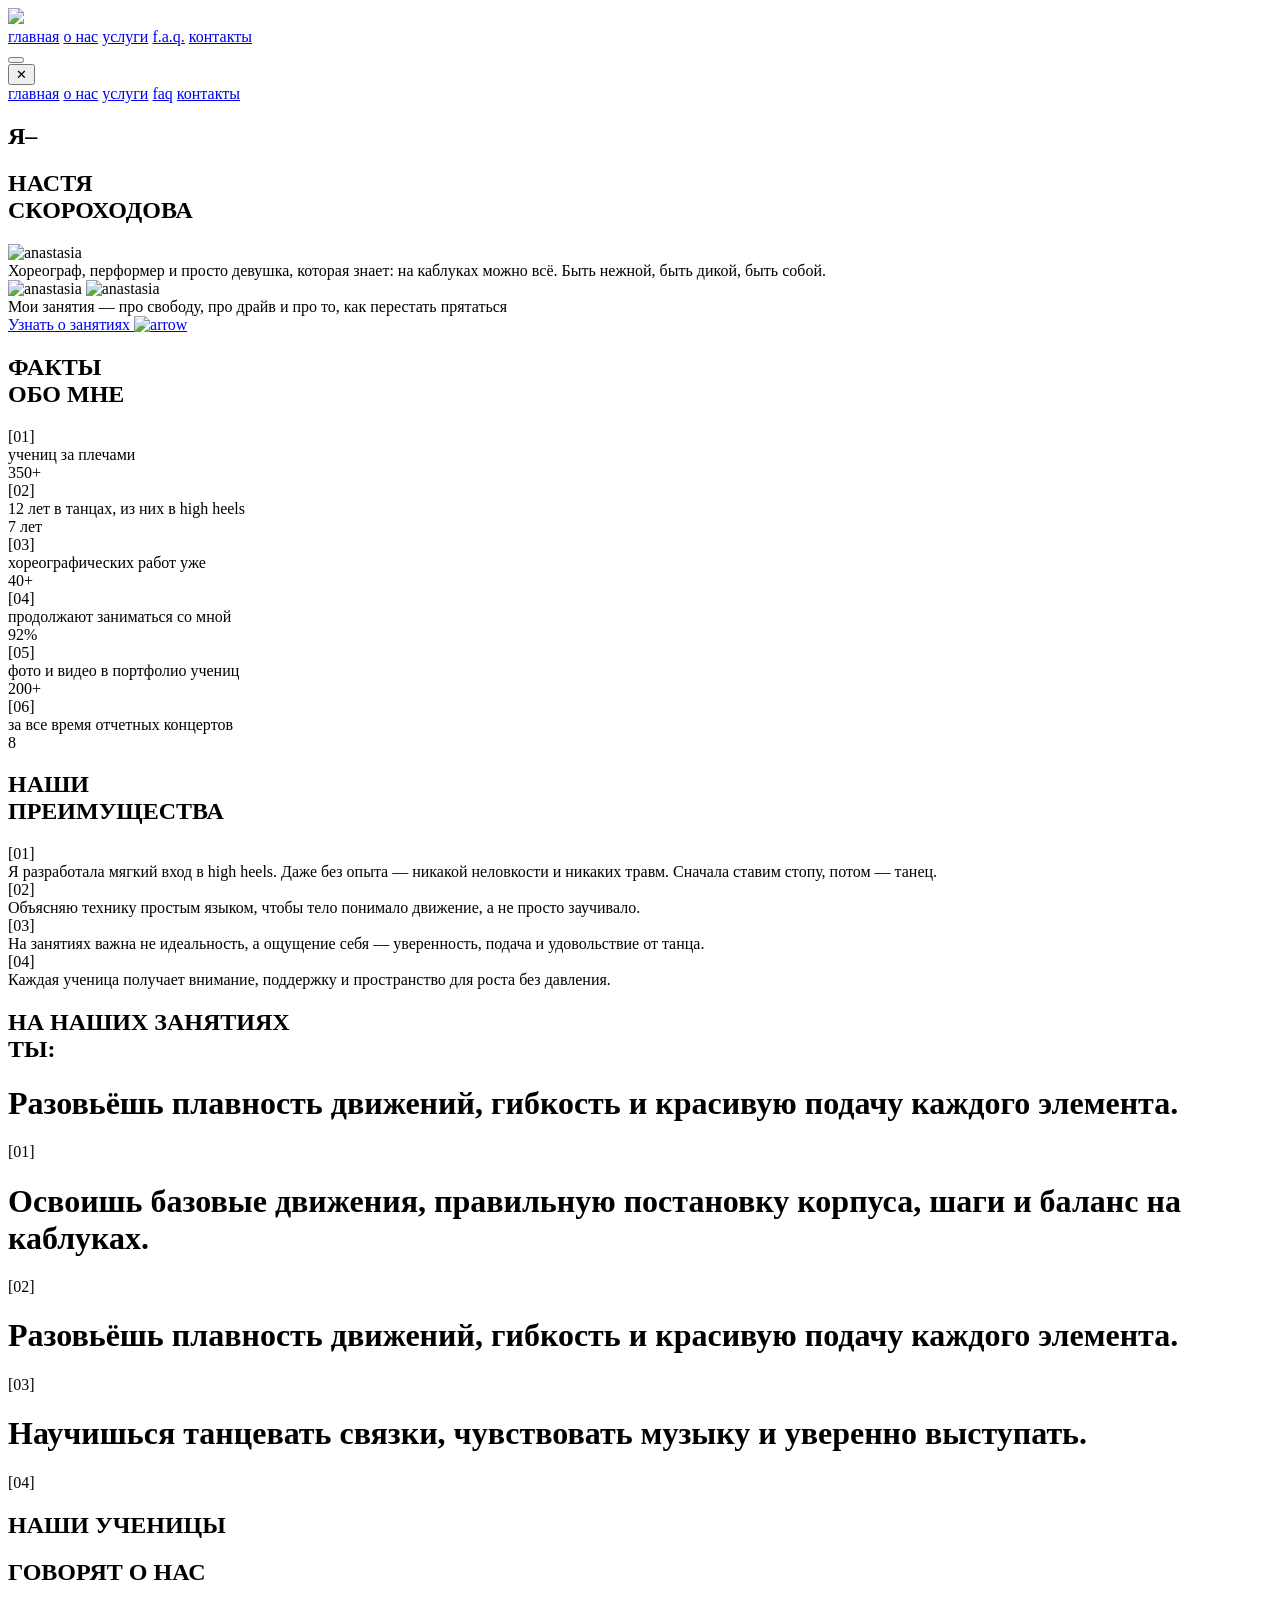
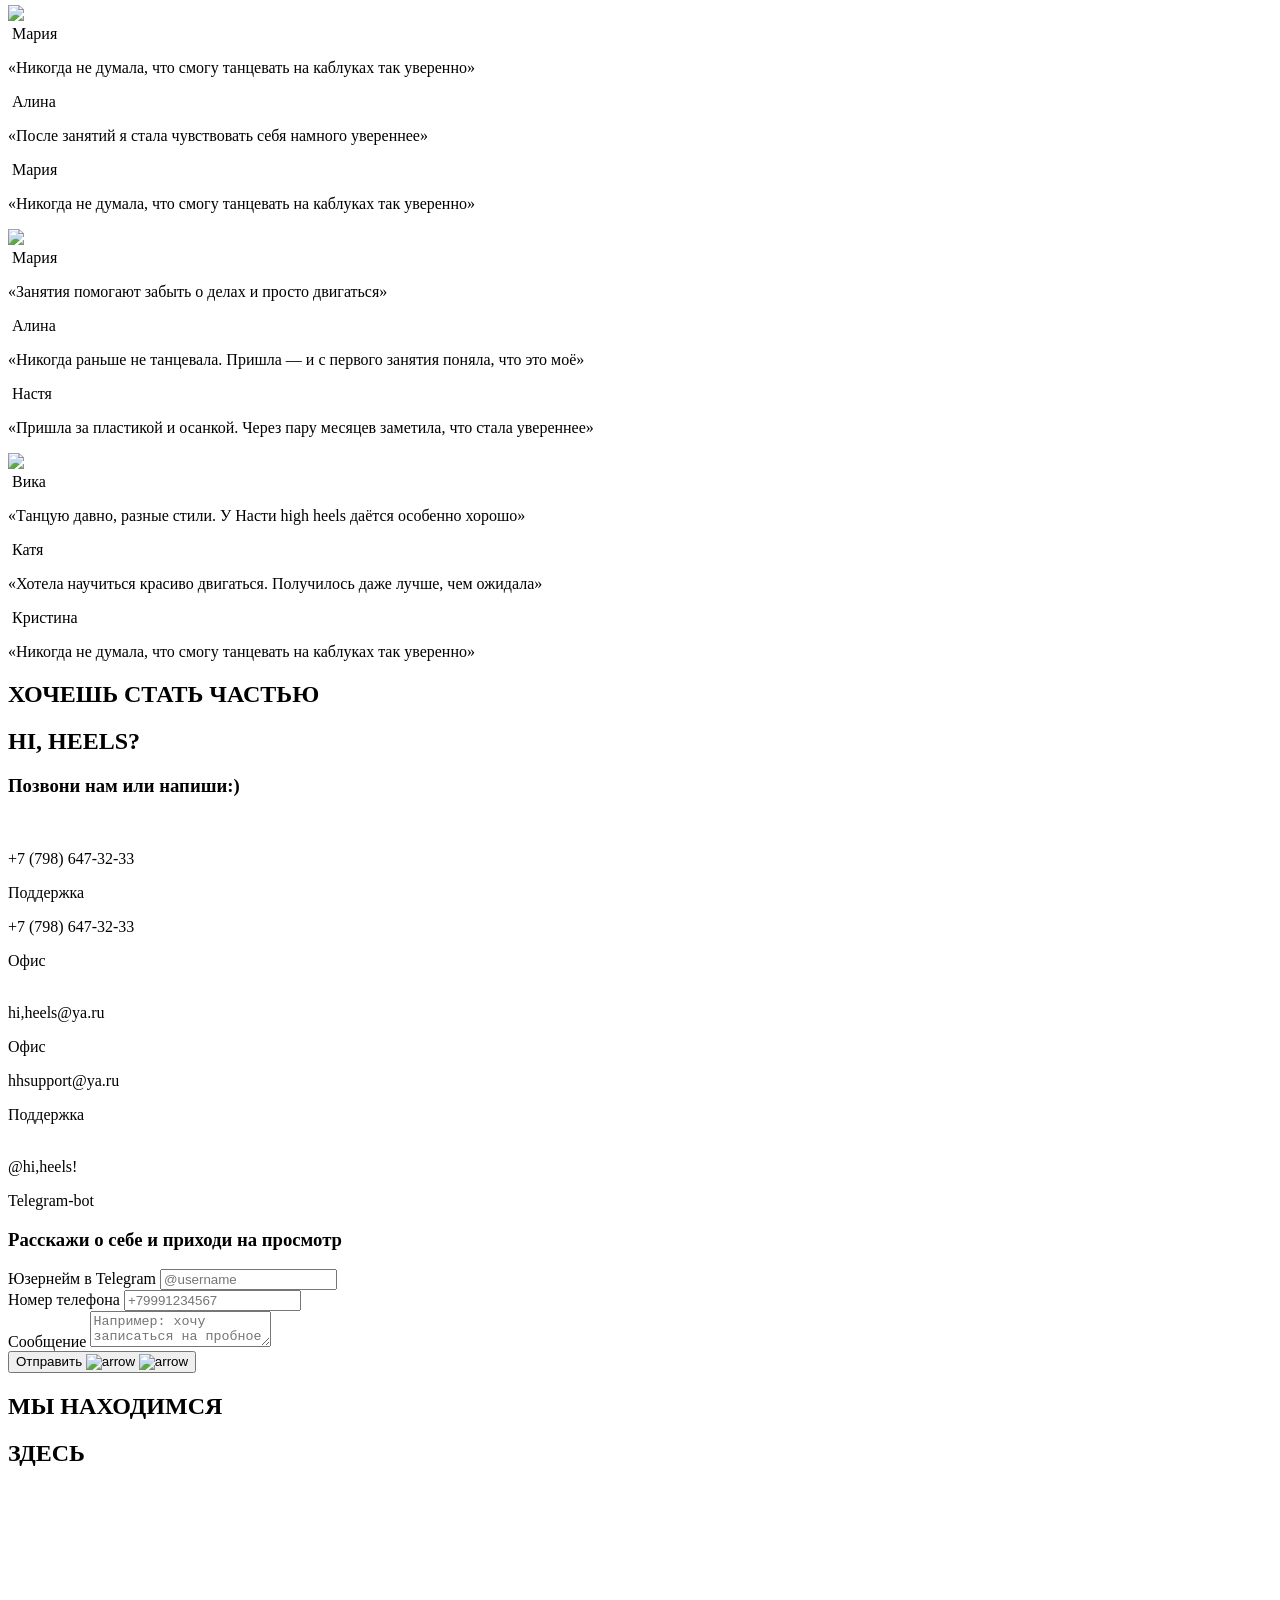
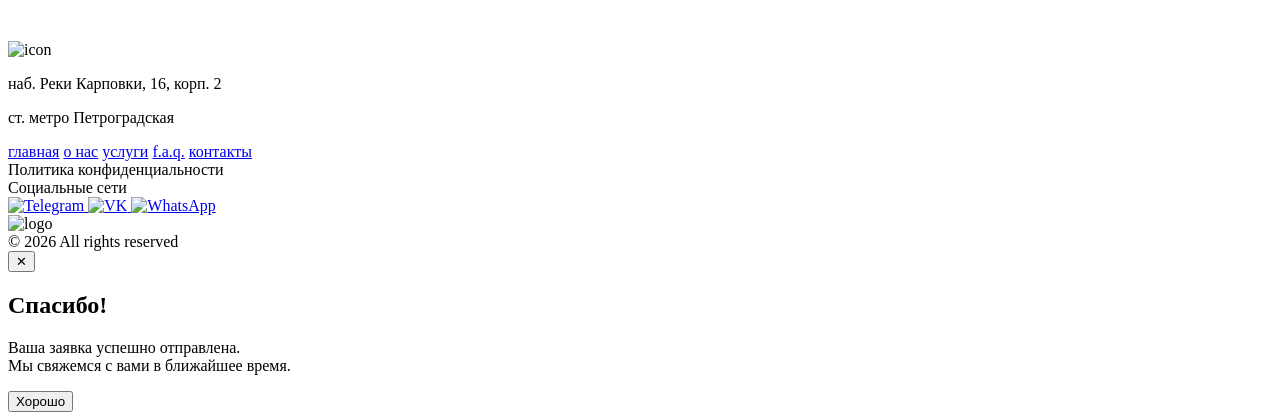
==== about.html @ 3f6cf557 "Add files via upload" ====
<!DOCTYPE html>
<html lang="ru">
    <head> 
        <meta charset="UTF-8"> 
        <meta name="viewport" content="width=device-width, initial-scale=1.0"> 
        <title>HI, HEELS! ABOUT</title> <link rel="stylesheet" href="styles/style1.css"> 
    </head> 
    <body>
        <header class="header"> 
            <div class="log1">
                <img src="images/logoshort.svg">
            </div>
            <nav class="text">
                <a href="index.html" class="nav-link">главная</a>
                <a href="about.html" class="nav-link active">о нас</a>
                <a href="wedo.html" class="nav-link">услуги</a>
                <a href="index.html#faq" class="nav-link">f.a.q.</a>
                <a href="#contacts" class="nav-link">контакты</a>
            </nav>
            <button class="burger">
                <span></span>
                <span></span>
            </button>
        </header>
        <div class="mobile-menu">
            <button class="mobile-close-btn">✕</button>
            <nav class="mobile-nav">
                <a href="index.html" class="mobile-link">главная</a>
                <a href="about.html" class="mobile-link active">о нас</a>
                <a href="wedo.html" class="mobile-link">услуги</a>
                <a href="index.html#faq" class="mobile-link">faq</a>
                <a href="#contacts" class="mobile-link">контакты</a>
            </nav>
        </div>
        <div class="main-container">
            <section class="hero">
                <div class="leftpart">
                    <div class="up">
                        <div class="uptxt">
                            <h1>Я–</h1>
                            <h2>НАСТЯ<br>СКОРОХОДОВА</h2>
                        </div>
                        <img src="images/mRgml.jpg" alt="anastasia">
                    </div>
                    <div class="down">
                        <a>Хореограф, перформер и просто девушка, 
                            которая знает: на каблуках можно всё. 
                            Быть нежной, быть дикой, быть собой. </a>
                    </div>
                </div>
                <div class="rightpart">
                    <div class="imageshero">
                        <img src="images/abimg.png" alt="anastasia">
                        <img src="images/ab2.jpg" alt="anastasia">
                    </div>
                    <div class="txtdwn">
                        Мои занятия — про свободу, про драйв и про то, как перестать прятаться
                    </div>
                </div>
            </section>
            <a href="wedo.html" class="btn-new">
                <span>Узнать о занятиях</span>
                <img src="images/arrowwh.svg" alt="arrow" class="btn-icon">
            </a>
        </div>
        <div class="what">
            <h2 class="title title">
                ФАКТЫ<br>
                <span class="title-accent">ОБО МНЕ</span>
            </h2>
            <div class="stats">
                <div class="stats-grid">
            
                    <div class="stat">
                        <div class="stat-num">[01]</div>
                        <div class="stat-text">учениц за плечами</div>
                        <div class="stat-value">350+</div>
                    </div>
            
                    <div class="stat">
                        <div class="stat-num">[02]</div>
                        <div class="stat-text">12 лет в танцах, из них в high heels</div>
                        <div class="stat-value">7 лет</div>
                    </div>
            
                    <div class="stat">
                        <div class="stat-num">[03]</div>
                        <div class="stat-text">хореографических работ уже</div>
                        <div class="stat-value">40+</div>
                    </div>
            
                    <div class="stat">
                        <div class="stat-num">[04]</div>
                        <div class="stat-text">продолжают заниматься со мной</div>
                        <div class="stat-value">92%</div>
                    </div>

                    <div class="stat">
                        <div class="stat-num">[05]</div>
                        <div class="stat-text">фото и видео в портфолио учениц</div>
                        <div class="stat-value">200+</div>
                    </div>
            
                    <div class="stat">
                        <div class="stat-num">[06]</div>
                        <div class="stat-text">за все время отчетных концертов</div>
                        <div class="stat-value">8</div>
                    </div>
            
                </div>
            </div>
        </div>
        <div class="pluses">
            <h2 class="title">
                НАШИ<br>
                <span class="title-accent">ПРЕИМУЩЕСТВА</span>
            </h2>
            <div class="pluses-list">
                <div class="plus-item plus-1">
                    <div class="plus-number">[01]</div>
                    <div class="plus-text">
                        Я разработала мягкий вход в high heels. Даже без опыта — никакой неловкости и никаких травм. Сначала ставим стопу, потом — танец.
                    </div>
                </div>
                <div class="plus-item plus-2">
                    <div class="plus-number1">[02]</div>
                    <div class="plus-text">
                        Объясняю технику простым языком, чтобы тело понимало движение, а не просто заучивало.
                    </div>
                </div>
                <div class="plus-item plus-3">
                    <div class="plus-number">[03]</div>
                    <div class="plus-text">
                        На занятиях важна не идеальность, а ощущение себя — уверенность, подача и удовольствие от танца.
                    </div>
                </div>
                <div class="plus-item plus-4">
                    <div class="plus-number1">[04]</div>
                    <div class="plus-text">
                        Каждая ученица получает внимание, поддержку и пространство для роста без давления.
                    </div>
                </div>
            </div>
        </div>
        <div class="points">
            <h2 class="title title">
                НА НАШИХ ЗАНЯТИЯХ<br>
                <span class="title-accent">ТЫ:</span>
            </h2>
            <div class="cardsw">
                <div class="upper">
                    <div class="u1">
                        <h1>Разовьёшь плавность движений, гибкость и красивую подачу каждого элемента.</h1>
                        <a>[01]</a>
                    </div>
                    <div class="u">
                        <h1>Освоишь базовые движения, правильную постановку корпуса, шаги 
                            и баланс на каблуках.</h1>
                        <a>[02]</a>
                    </div>
                </div>
                <div class="upper">
                    <div class="u">
                        <h1>Разовьёшь плавность движений, гибкость и красивую подачу каждого элемента.</h1>
                        <a>[03]</a>
                    </div>
                    <div class="u1">
                        <h1>Научишься танцевать связки, чувствовать музыку и уверенно выступать.</h1>
                        <a>[04]</a>
                    </div>
                </div>
            </div>
        </div>
        <div class="talk">
            <div class="section-title">
                <h2 class="title">НАШИ УЧЕНИЦЫ</h2>
                <h2 class="title">
                    <span class="title-accent">ГОВОРЯТ О НАС</span>
                </h2>
            </div>
        </div>
        <section class="horizontal-section">
            <div class="horizontal-sticky">
        
                <div class="horizontal-track">
        
                    <img src="images/linef.png" class="review-line">
                    <div class="review-card review-1">
                        <div class="review-author">
                            <img src="images/re1.png" alt="">
                            <span>Мария</span>
                        </div>
                        <p>
                            «Никогда не думала,
                            что смогу танцевать
                            на каблуках так уверенно»
                        </p>
                    </div>
                    <div class="review-card review-3">
                        <div class="review-author">
                            <img src="images/re2.png" alt="">
                            <span>Алина</span>
                        </div>
                    
                        <p>
                            «После занятий
                            я стала чувствовать
                            себя намного увереннее»
                        </p>
                    </div>
                    <div class="review-card review-2">
                        <div class="review-author">
                            <img src="images/re3.png" alt="">
                            <span>Мария</span>
                        </div>
                        <p>
                            «Никогда не думала,
                            что смогу танцевать
                            на каблуках так уверенно»
                        </p>
                    </div>
        
                </div>
        
            </div>
        </section>
        <section class="horizontal-section">
            <div class="horizontal-sticky">
        
                <div class="horizontal-track">
        
                    <img src="images/linef.png" class="review-line">
                    <div class="review-card review-1">
                        <div class="review-author">
                            <img src="images/re4.png" alt="">
                            <span>Мария</span>
                        </div>
                        <p>
                            «Занятия помогают забыть о делах и просто двигаться»
                        </p>
                    </div>
                    <div class="review-card review-3">
                        <div class="review-author">
                            <img src="images/re5.png" alt="">
                            <span>Алина</span>
                        </div>
                    
                        <p>
                            «Никогда раньше не танцевала. Пришла — и с первого занятия поняла, что это моё»
                        </p>
                    </div>
                    <div class="review-card review-2">
                        <div class="review-author">
                            <img src="images/re6.png" alt="">
                            <span>Настя</span>
                        </div>
                        <p>
                            «Пришла за пластикой 
                            и осанкой. Через пару месяцев заметила, что стала увереннее»
                        </p>
                    </div>
        
                </div>
        
            </div>
        </section>
        <section class="horizontal-section">
            <div class="horizontal-sticky">
        
                <div class="horizontal-track">
        
                    <img src="images/linef.png" class="review-line">
                    <div class="review-card review-1">
                        <div class="review-author">
                            <img src="images/re7.png" alt="">
                            <span>Вика</span>
                        </div>
                        <p>
                            «Танцую давно, разные стили. 
                            У Насти high heels даётся особенно хорошо»
                        </p>
                    </div>
                    <div class="review-card review-3">
                        <div class="review-author">
                            <img src="images/re8.png" alt="">
                            <span>Катя</span>
                        </div>
                    
                        <p>
                            «Хотела научиться красиво двигаться. Получилось даже лучше, чем ожидала»
                        </p>
                    </div>
                    <div class="review-card review-2">
                        <div class="review-author">
                            <img src="images/re9.png" alt="">
                            <span>Кристина</span>
                        </div>
                        <p>
                            «Никогда не думала,
                            что смогу танцевать
                            на каблуках так уверенно»
                        </p>
                    </div>
                </div>
            </div>
        </section>
        <div class="contacts" id="contacts">
            <h2 class="title">ХОЧЕШЬ СТАТЬ ЧАСТЬЮ</h2>
            <h2 class="title"><span class="title-accent">HI, HEELS?</span></h2>

            <div class="contacts-grid">
        
                <div class="contacts-left">
                    
                    <div class="contacts-subtitle">
                        <h3>Позвони нам или напиши:)</h3>
                    </div>
                    <div class="contacts-list">
                        <div class="contact-item">
                            <div class="contact-circle">
                                <img src="images/phone.png" alt="">
                            </div>
                            <div class="contact-info">
                                <div class="cont">
                                    <p>+7 (798) 647-32-33</p>
                                    <span>Поддержка</span>
                                </div>
                                <div class="cont">
                                    <p>+7 (798) 647-32-33</p>
                                    <span>Офис</span>
                                </div>
                            </div>
                        </div>
                        <div class="contact-item">
                            <div class="contact-circle">
                                <img src="images/mail.png" alt="">
                            </div>
                            <div class="contact-info">
                                <div class="cont">
                                    <p>hi,heels@ya.ru</p>
                                    <span>Офис</span>
                                </div>
                                <div class="cont">
                                    <p>hhsupport@ya.ru</p>
                                    <span>Поддержка</span>
                                </div>
                            </div>
                        </div>
                        <div class="contact-item">
                            <div class="contact-circle">
                                <img src="images/tg.png" alt="">
                            </div>
                            <div class="contact-info">
                                <div class="cont">
                                    <p>@hi,heels!</p>
                                    <span>Telegram-bot</span>
                                </div>
                            </div>
                        </div>
                    </div>
                </div>
                <div class="contacts-right">
                    <form class="contact-form" id="contactForm" novalidate>
                        <h3 class="form-title">Расскажи о себе и приходи 
                            на просмотр</h3>
                        <div class="form-group">
                            <label for="tg">Юзернейм в Telegram</label>
                            <input 
                                type="text" 
                                id="tg" 
                                name="tg"
                                placeholder="@username"
                                required
                                pattern="^@[a-zA-Z0-9_]{5,32}$"
                            >
                            <span class="error"></span>
                        </div>
                        <div class="form-group">
                            <label for="phone">Номер телефона</label>
                            <input 
                                type="tel" 
                                id="phone" 
                                name="phone"
                                placeholder="+79991234567"
                                required
                                pattern="^(\+7|8)\d{10}$"
                            >
                            <span class="error"></span>
                        </div>
                        <div class="form-group">
                            <label for="message">Сообщение</label>
                            <textarea 
                                id="message" 
                                name="message"
                                placeholder="Например: хочу записаться на пробное занятие"
                                required
                                minlength="10"
                            ></textarea>
                            <span class="error"></span>
                        </div>
                        <button type="submit" class="form-btn">
                            <span>Отправить</span>
                            <img class="form-btn-icon-default" src="images/arrow.svg" alt="arrow">
                            <img class="form-btn-icon-hover" src="images/arrowwh.svg" alt="arrow">
                        </button>
                    </form>
                </div>
            </div>
        </div>
        <div class="map-block">
            <h2 class="title">МЫ НАХОДИМСЯ</h2>
            <h2 class="title"><span class="title-accent">ЗДЕСЬ</span></h2>
        
            <div class="map-wrapper">
                <a class="map-link"
                   href="https://yandex.ru/maps/?text=наб.%20Реки%20Карповки%2C%2016%2C%20корп.%202"
                   target="_blank">
        
                    <iframe 
                        src="https://yandex.ru/map-widget/v1/?ll=30.3012%2C59.9696&z=16&pt=30.3012%2C59.9696,pm2rdm"
                        frameborder="0">
                    </iframe>
        
                </a>
                <div class="map-info">
                    <div class="map-avatar">
                        <img src="images/loc.png" alt="icon">
                    </div>
                    <div class="map-text">
                        <p class="map-address">наб. Реки Карповки, 16, корп. 2</p>
                        <p class="map-metro">ст. метро Петроградская</p>
                    </div>
        
                </div>
        
            </div>
        </div>
        <footer class="footer">
            <div class="footer-container">
                <div class="ff">
                    <div class="leftfoot">
                        <div class="footer-nav">
                            <a href="index.html">главная</a>
                            <a href="about.html" class="active">о нас</a>
                            <a href="wedo.html">услуги</a>
                            <a href="index.html#faq">f.a.q.</a>
                            <a href="#contacts" class="nav-link">контакты</a>
                        </div>
                        <div class="polit">Политика конфиденциальности</div>
                    </div>
                    <div class="foot">
                        <a>Социальные сети</a>
                        <div class="socials">
                            <a href="https://t.me/yourname" target="_blank" class="social-circle">
                                <img src="images/tg.svg" alt="Telegram">
                            </a>
                            <a href="https://vk.com/yourname" target="_blank" class="social-circle">
                                <img src="images/vk.svg" alt="VK">
                            </a>
                            <a href="https://wa.me/79999999999" target="_blank" class="social-circle">
                                <img src="images/wh.svg" alt="WhatsApp">
                            </a>
                        </div>
                    </div>
                </div>
                <div class="fff">
                    <div class="lgbg">
                        <img src="images/logogr.svg" alt="logo">
                    </div>
                    <div class="lgtxt">© 2026 All rights reserved</div>
                </div>
            </div>
        </footer>
        <div class="popup-overlay" id="popupOverlay">
            <div class="popup">
                <button class="popup-close" id="popupClose">✕</button>
                <h2 class="popup-title">Спасибо!</h2>
                <p class="popup-text">Ваша заявка успешно отправлена.<br>Мы свяжемся с вами в ближайшее время.</p>
                <button class="popup-btn" id="popupBtnOk">Хорошо</button>
            </div>
        </div>
        <script src="script.js"></script>
    </body>
</html>
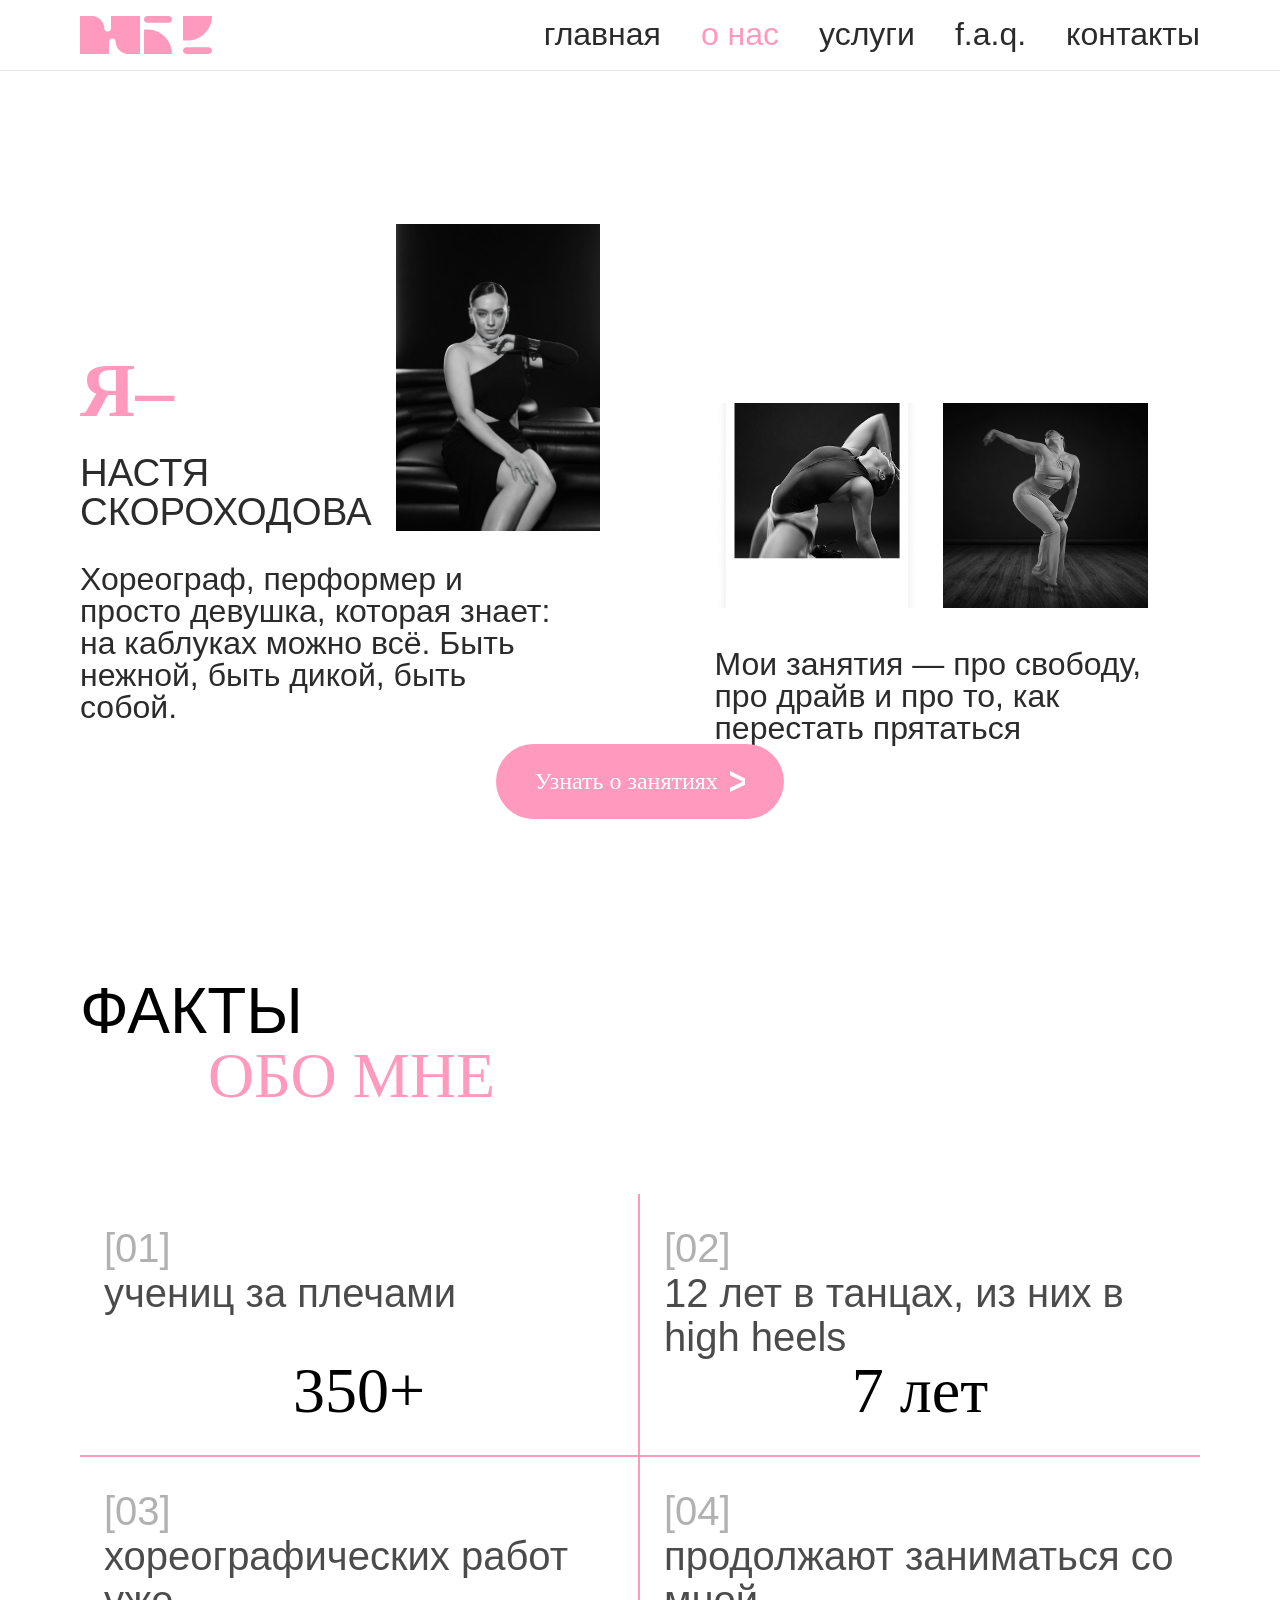
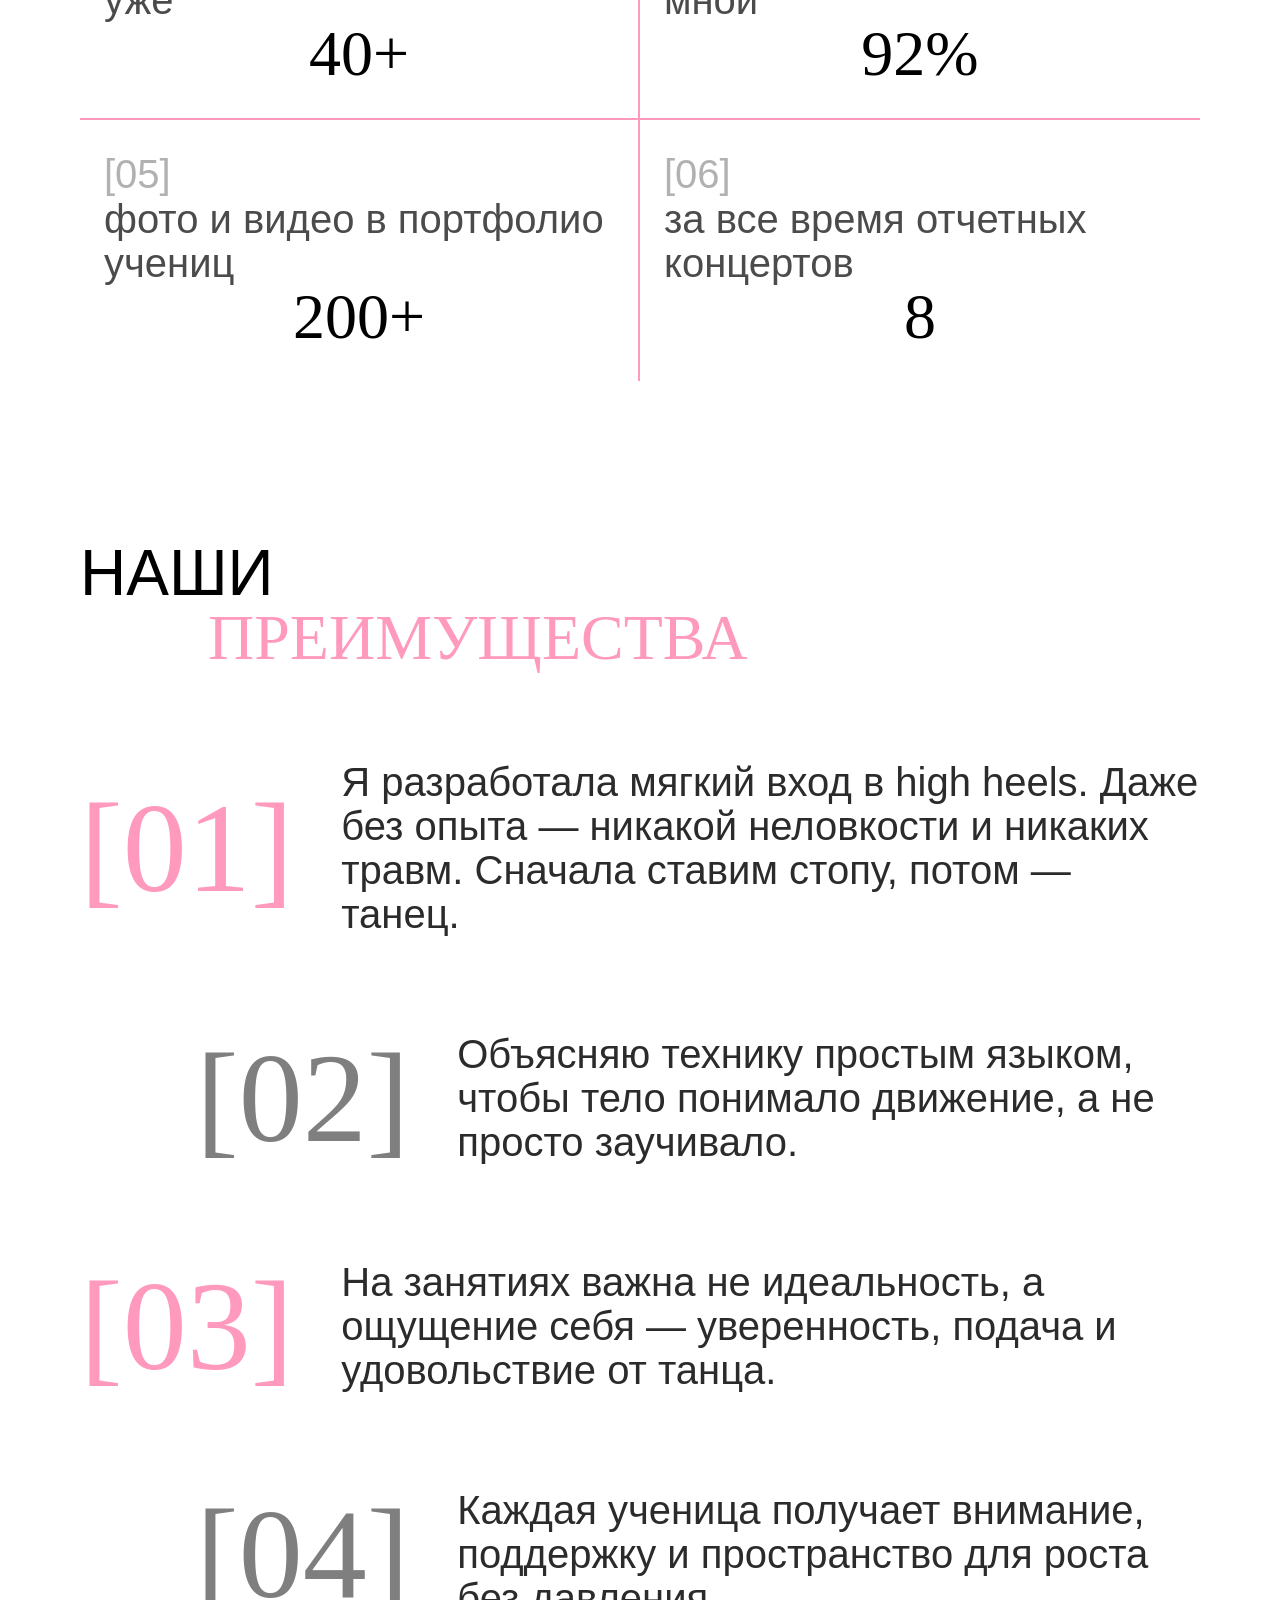
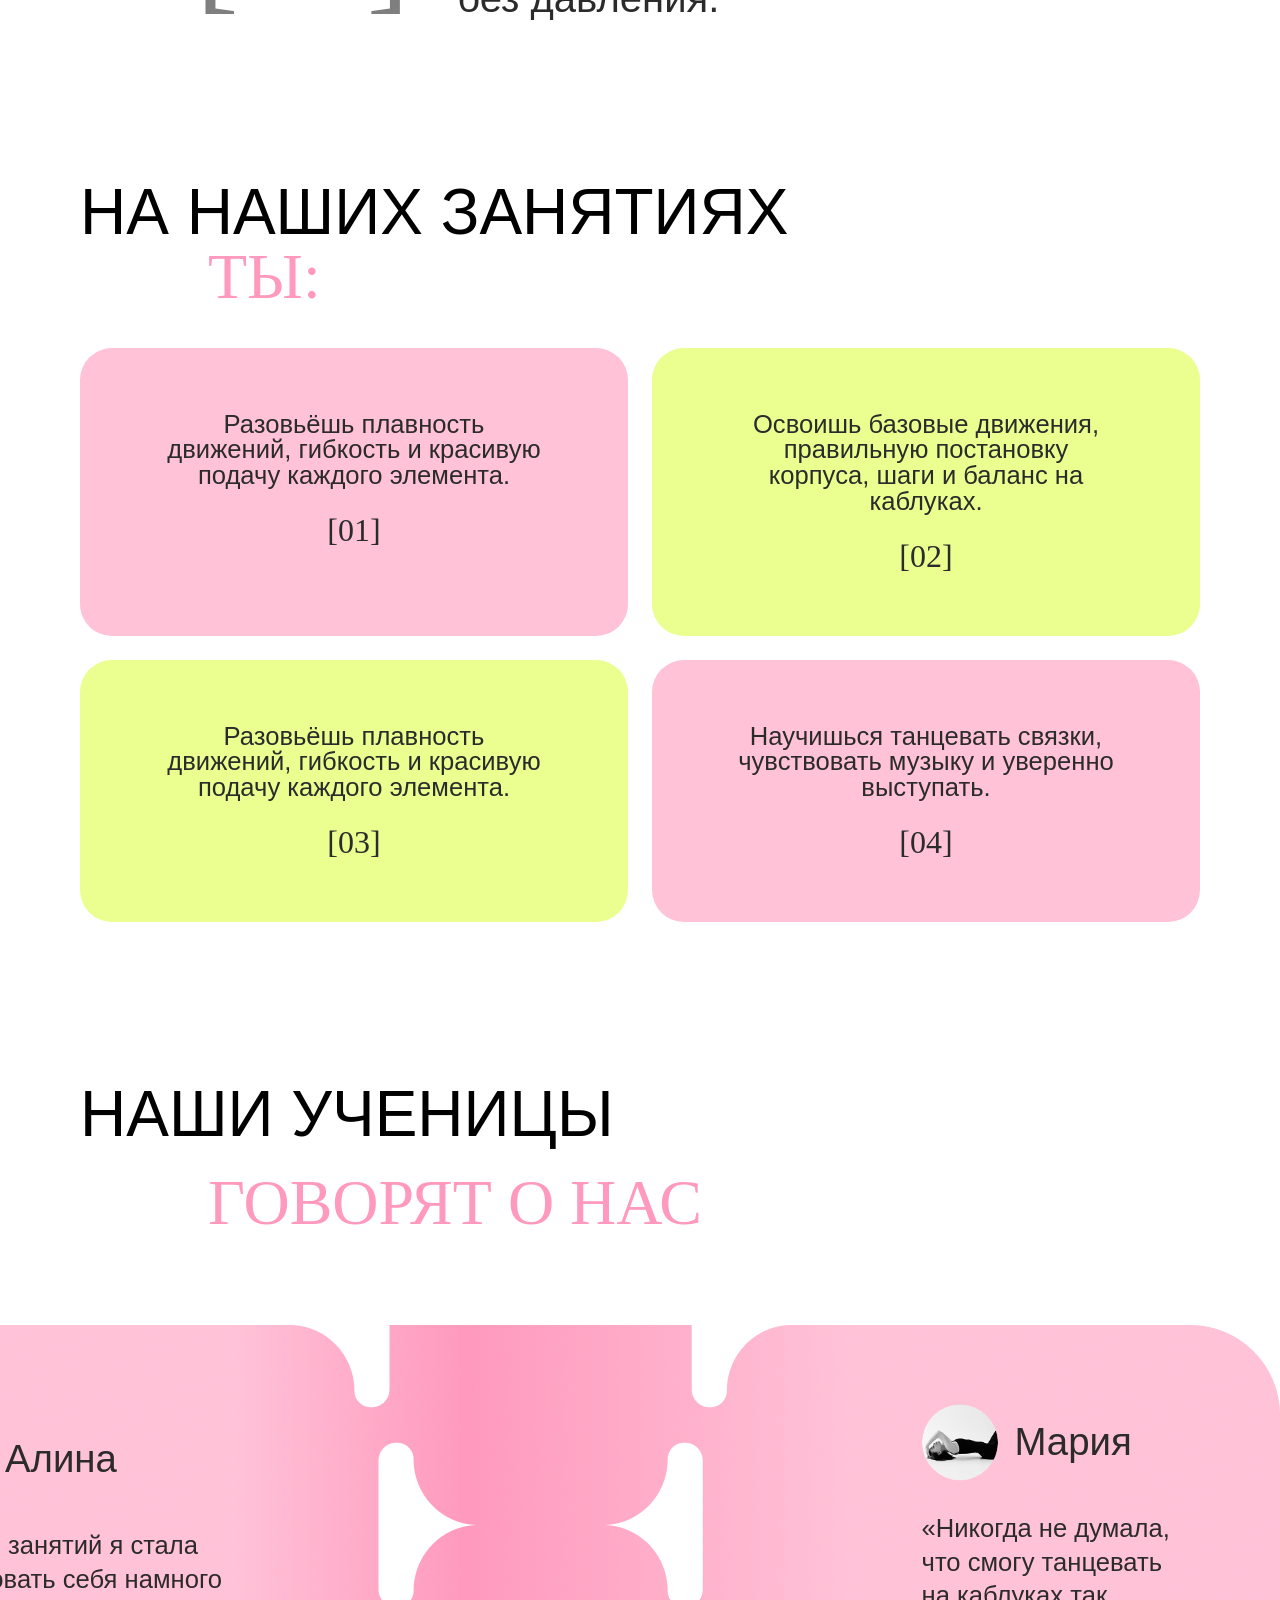
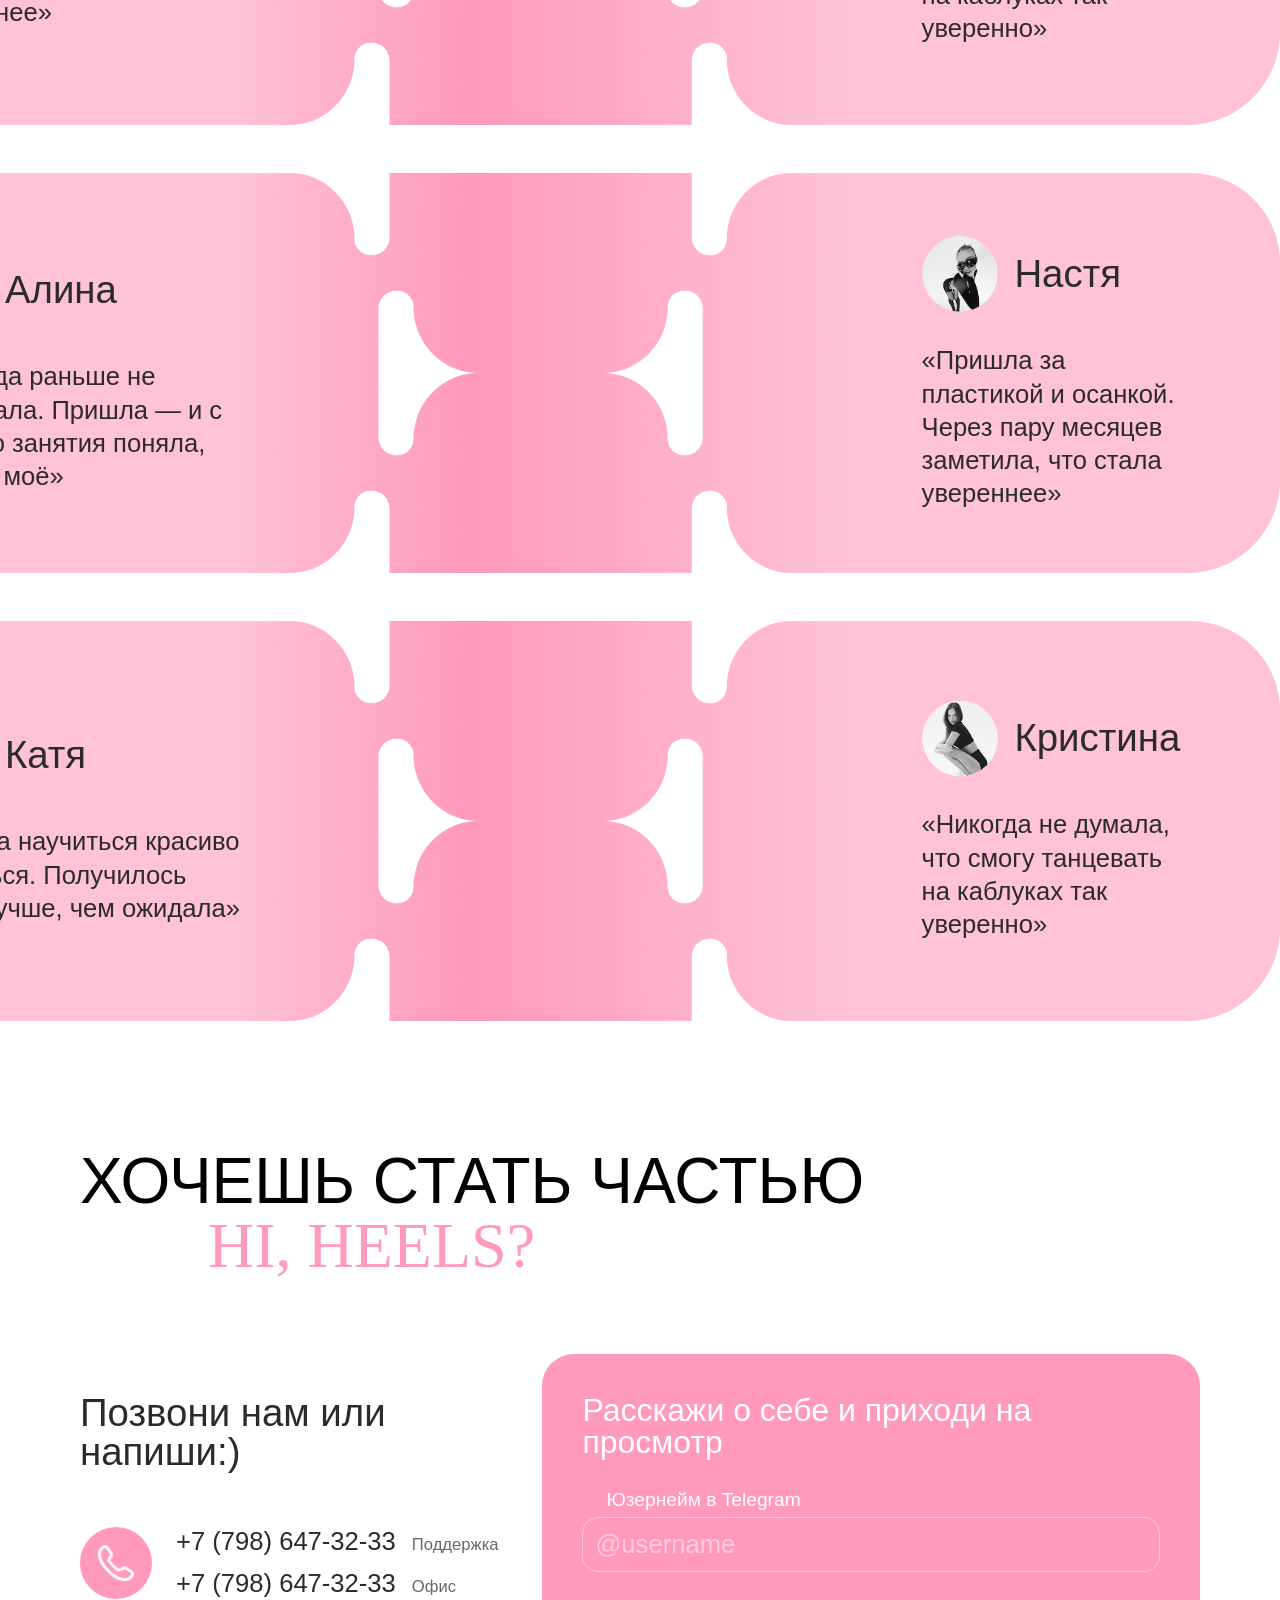
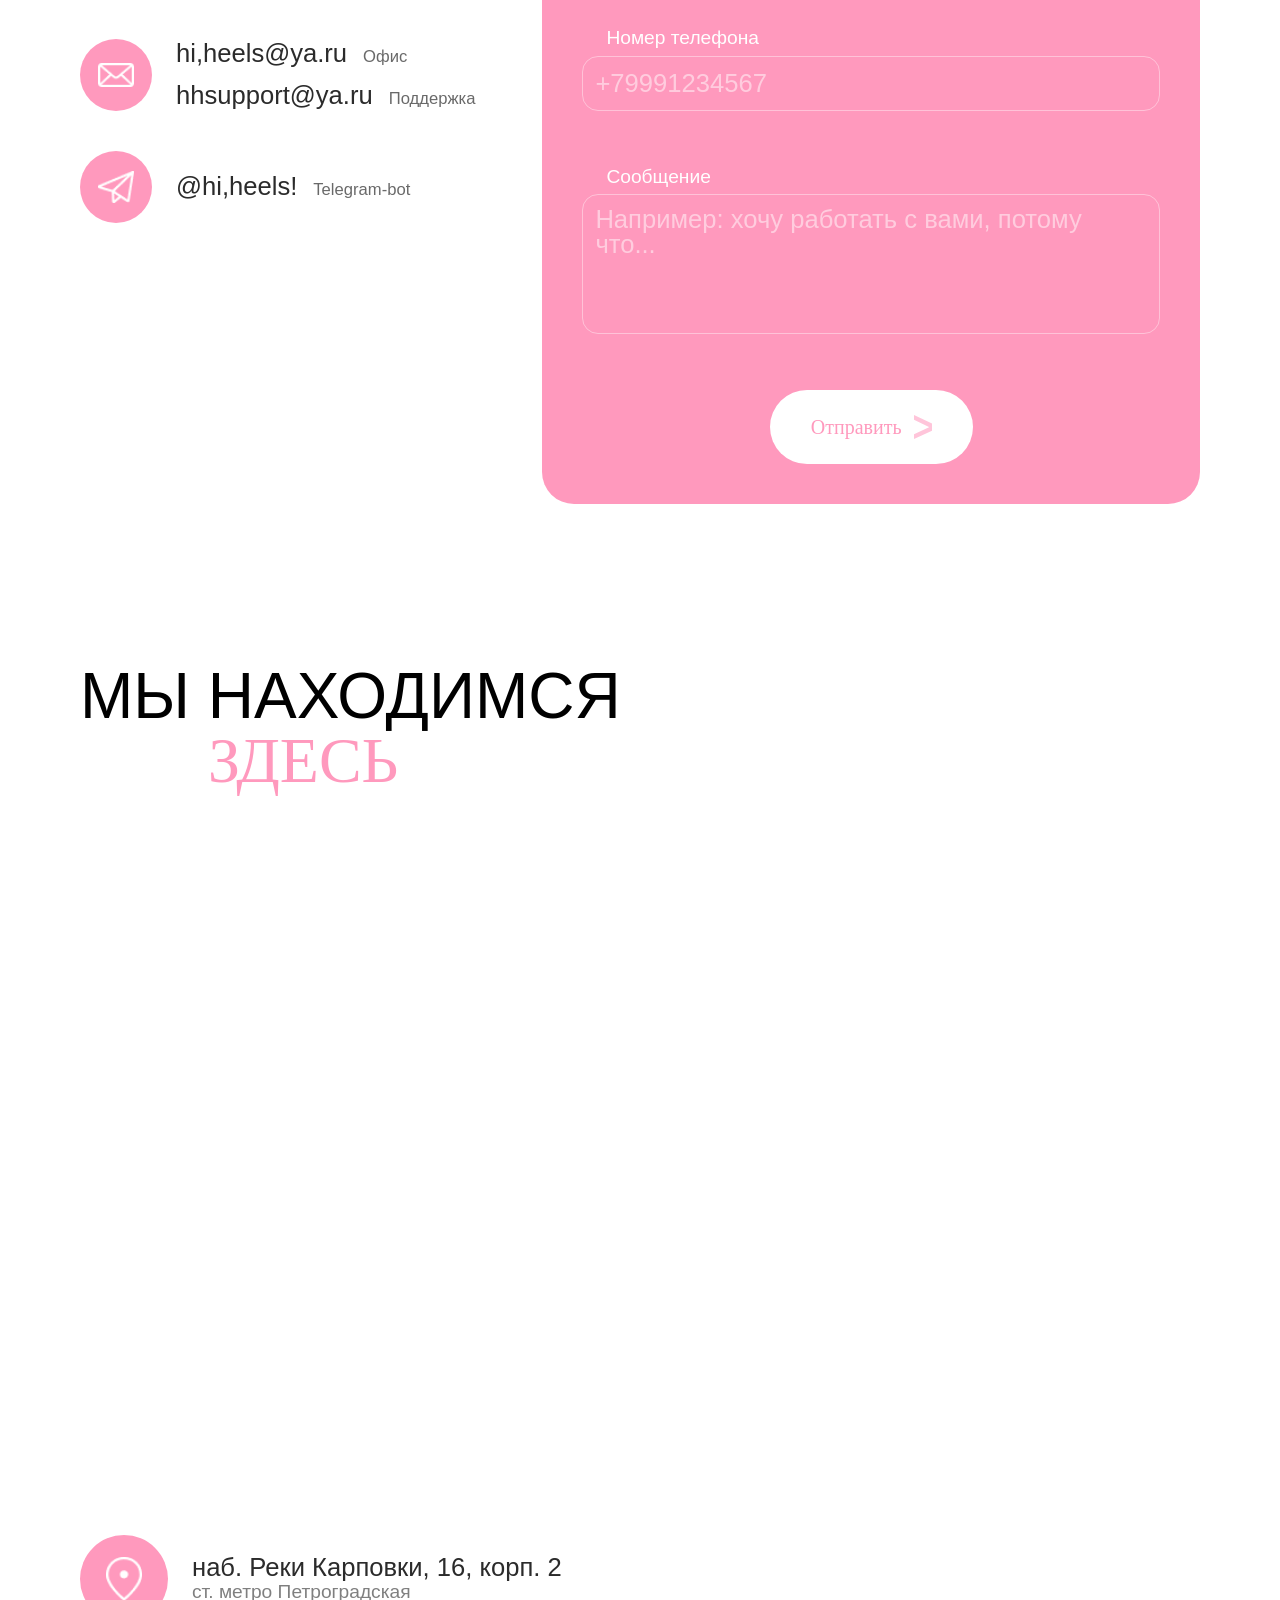
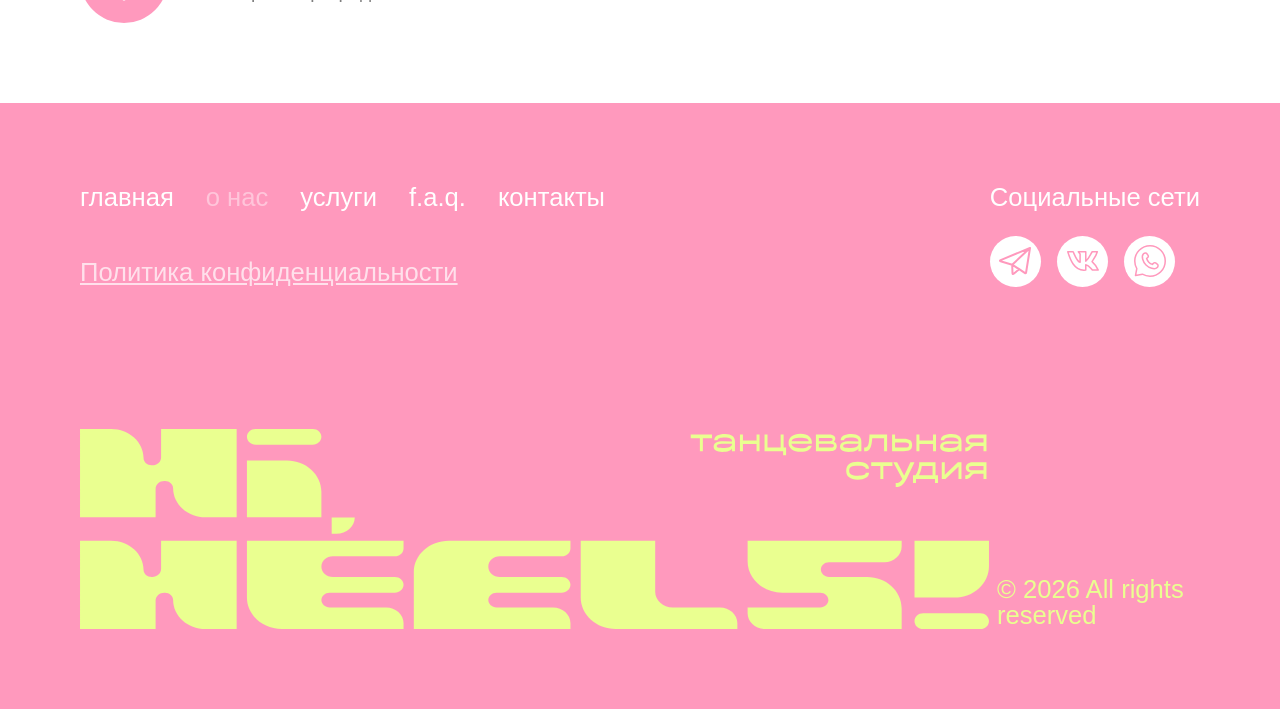
==== commit 8fab0ff4: "Update about.html" ====
--- a/about.html
+++ b/about.html
@@ -392,7 +392,7 @@
                             <textarea 
                                 id="message" 
                                 name="message"
-                                placeholder="Например: хочу записаться на пробное занятие"
+                                placeholder="Например: хочу работать с вами, потому что..."
                                 required
                                 minlength="10"
                             ></textarea>
@@ -475,10 +475,10 @@
             <div class="popup">
                 <button class="popup-close" id="popupClose">✕</button>
                 <h2 class="popup-title">Спасибо!</h2>
-                <p class="popup-text">Ваша заявка успешно отправлена.<br>Мы свяжемся с вами в ближайшее время.</p>
+                <p class="popup-text">Твоя заявка успешно отправлена.<br>Мы свяжемся с тобой в ближайшее время!</p>
                 <button class="popup-btn" id="popupBtnOk">Хорошо</button>
             </div>
         </div>
         <script src="script.js"></script>
     </body>
-</html>+</html>
--- a/styles/style1.css
+++ b/styles/style1.css
@@ -0,0 +1,2082 @@
+/* -------------------------- RESET & GLOBAL -------------------------- */
+* {
+    margin: 0;
+    padding: 0;
+    box-sizing: border-box;
+}
+
+body {
+    overflow-x: hidden;
+    font-family: 'Nexa', sans-serif;
+    background: #fff;
+}
+
+img {
+    display: block;
+    max-width: 100%;
+}
+
+/* -------------------------- FONTS -------------------------- */
+@font-face {
+    font-family: 'Nexa';
+    src: url('fonts/Nexa-Book_0.otf') format('opentype');
+    font-weight: 300;
+}
+
+@font-face {
+    font-family: 'Nexa';
+    src: url('fonts/Nexa-Regular_0.otf') format('opentype');
+    font-weight: 400;
+}
+
+@font-face {
+    font-family: 'Nexa';
+    src: url('fonts/Nexa-Bold_0.otf') format('opentype');
+    font-weight: 700;
+}
+
+@font-face {
+    font-family: 'Seenonim';
+    src: url('fonts/seenonim-v1.ttf') format('truetype');
+}
+
+/* -------------------------- VARIABLES -------------------------- */
+:root {
+    --padding: 80px;
+    --gap: 24px;
+}
+
+/* -------------------------- NAVIGATION LINKS -------------------------- */
+.nav-link {
+    font-size: 32px;
+    font-weight: 400;
+    color: #2B2B2B;
+    text-decoration: none;
+    transition: 0.3s ease;
+    cursor: pointer;
+}
+
+.nav-link:hover {
+    color: #FFC5DA;
+}
+
+.nav-link.active {
+    color: #FF99BD;
+}
+
+/* -------------------------- BUTTONS (GLOBAL) -------------------------- */
+.btn-main,
+.btn-new,
+.btn-new1,
+.form-btn {
+    position: relative;
+    overflow: hidden;
+    transition: 0.4s ease;
+    transform: translateZ(0);
+}
+
+.btn-main::before,
+.btn-new::before,
+.btn-new1::before,
+.form-btn::before {
+    content: "";
+    position: absolute;
+    inset: 0;
+    background: linear-gradient(135deg, #FF99BD, #FFC5DA, #FF99BD);
+    background-size: 200% 200%;
+    opacity: 0;
+    transition: 0.5s ease;
+    z-index: 0;
+}
+
+.btn-main,
+.btn-new,
+.btn-new1 {
+    text-decoration: none;
+}
+
+.btn-main:hover::before,
+.btn-new:hover::before,
+.btn-new1:hover::before,
+.form-btn:hover::before {
+    opacity: 1;
+    animation: gradientMove 2.5s linear infinite;
+}
+
+.btn-main span,
+.btn-new span,
+.btn-new1 span,
+.form-btn span,
+.btn-main img,
+.btn-new img,
+.btn-new1 img,
+.form-btn img {
+    position: relative;
+    z-index: 1;
+    transition: 0.3s ease;
+}
+
+.btn-main:hover,
+.btn-new:hover,
+.btn-new1:hover,
+.form-btn:hover {
+    transform: translateY(-2px) scale(1.02);
+    box-shadow: 0 12px 30px rgba(255, 153, 189, 0.35);
+}
+
+.btn-main:active,
+.btn-new:active,
+.btn-new1:active,
+.form-btn:active {
+    transform: scale(0.97);
+}
+
+/* -------------------------- BASE BUTTON CLASSES -------------------------- */
+button {
+    font-family: inherit;
+    border: none;
+    cursor: pointer;
+}
+
+.btn-base {
+    display: inline-flex;
+    align-items: center;
+    justify-content: center;
+    gap: 12px;
+    width: fit-content;
+    white-space: nowrap;
+    transition: 0.3s ease;
+}
+
+.btn-icon {
+    width: clamp(10px, 1.2vw, 18px);
+    height: auto;
+    flex-shrink: 0;
+}
+
+/* -------------------------- TITLES -------------------------- */
+.section-title {
+    display: flex;
+    flex-direction: column;
+    gap: 24px;
+}
+
+.title {
+    font-size: clamp(24px, 5vw, 72px);
+    line-height: 1;
+    font-weight: 400;
+}
+
+.title-accent {
+    font-family: 'Seenonim';
+    color: #FF99BD;
+    padding-left: clamp(44px, 10vw, 149px);
+}
+
+.title-accent3 {
+    font-family: 'Seenonim';
+    color: #FF99BD;
+}
+
+.title2 {
+    font-size: clamp(24px, 5vw, 72px);
+    line-height: 1;
+    font-weight: 400;
+    color: #ffffff;
+}
+
+.title-accent2 {
+    font-family: 'Seenonim';
+    color: #ffffff;
+    padding-left: clamp(44px, 10vw, 149px);
+}
+
+.title1 {
+    font-family: 'Seenonim';
+    color: #FF99BD;
+    font-size: clamp(24px, 5vw, 72px);
+}
+
+/* -------------------------- MAIN CONTAINER -------------------------- */
+.main-container {
+    min-height: 90vh;
+    padding: 32px var(--padding) 80px;
+    display: flex;
+    flex-direction: column;
+    position: relative;
+    overflow: hidden;
+    background-repeat: no-repeat;
+}
+
+/* -------------------------- HEADER STYLES -------------------------- */
+.header {
+    display: flex;
+    justify-content: space-between;
+    align-items: flex-start;
+    position: sticky;
+    top: 0;
+    z-index: 100;
+    background: rgba(255, 255, 255, 0.7);
+    backdrop-filter: blur(12px);
+    -webkit-backdrop-filter: blur(12px);
+    border-bottom: 1px solid rgba(0, 0, 0, 0.1);
+    padding: 16px var(--padding);
+    width: 100%;
+    transition: all 0.3s ease;
+}
+/* Бургер — тёмные полоски (на белом фоне) */
+.burger {
+    display: none;
+    width: 64px;
+    height: 64px;
+    border-radius: 50%;
+    border: 1px solid rgba(255, 153, 189, 0.2);
+    background: #FFC5DA;
+    backdrop-filter: blur(10px);
+    cursor: pointer;
+    align-items: center;
+    justify-content: center;
+    flex-direction: column;
+    gap: 8px;
+    padding: 0;
+    z-index: 200;
+    position: relative;
+}
+
+.burger span {
+    width: 24px;
+    height: 2px;
+    background: #FF99BD;
+    border-radius: 10px;
+    transition: all 0.3s ease;
+}
+
+.burger.active span {
+    background: #ffffff;
+}
+
+.burger.active {
+    background: #FF99BD;
+    border-color: rgba(255, 255, 255, 0.4);
+}
+
+/* -------------------------- MOBILE MENU -------------------------- */
+.mobile-menu {
+    position: fixed;
+    top: 11px;
+    right: 24px;
+    z-index: 200;
+    background: rgba(255, 255, 255, 0.95);
+    backdrop-filter: blur(20px);
+    -webkit-backdrop-filter: blur(20px);
+    border-radius: 24px;
+    padding: 8px 8px 8px;
+    opacity: 0;
+    visibility: hidden;
+    transform: translateY(-16px) scale(0.95);
+    transform-origin: top right;
+    transition: all 0.3s cubic-bezier(0.4, 0, 0.2, 1);
+    box-shadow: 0 8px 32px rgba(0, 0, 0, 0.12);
+    min-width: 220px;
+}
+
+.mobile-menu.active {
+    opacity: 1;
+    visibility: visible;
+    transform: translateY(0) scale(1);
+}
+
+.mobile-nav {
+    display: flex;
+    flex-direction: column;
+    gap: 8px;
+}
+
+.mobile-link {
+    font-size: 16px;
+    font-weight: 400;
+    color: #2B2B2B;
+    text-decoration: none;
+    padding: 12px 20px;
+    border-radius: 24px;
+    transition: all 0.25s ease;
+}
+
+.mobile-link:hover {
+    background: rgba(255, 153, 189, 0.15);
+    color: #FF99BD;
+}
+
+.mobile-link.active {
+    background: linear-gradient(135deg, #FF99BD, #FFC5DA);
+    color: white;
+}
+
+/* -------------------------- MOBILE CLOSE BUTTON -------------------------- */
+.mobile-close-btn {
+    position: absolute;
+    top: 8px;
+    right: 8px;
+    width: 48px;
+    height: 48px;
+    border-radius: 50%;
+    background: transparent;
+    border: 1px solid rgba(255, 153, 189, 0.3);
+    font-size: 24px;
+    color: rgb(255, 153, 189);
+    cursor: pointer;
+    display: flex;
+    align-items: center;
+    justify-content: center;
+    transition: 0.3s ease;
+    z-index: 10;
+}
+
+.mobile-close-btn:hover {
+    background: rgba(255, 153, 189, 0.15);
+    transform: scale(1.05);
+}
+
+/* -------------------------- DESKTOP TEXT MENU -------------------------- */
+.text {
+    display: flex;
+    gap: 40px;
+}
+
+.text h1,
+.text h2 {
+    font-size: 32px;
+    font-weight: 300;
+}
+
+.text h1 {
+    color: #FFC5DA;
+}
+
+.text h2 {
+    color: white;
+}
+
+/* -------------------------- HERO SECTION (ABOUT PAGE) -------------------------- */
+.hero {
+    flex: 1;
+    position: relative;
+    display: flex;
+    justify-content: center;
+    align-items: center;
+    gap: 149px;
+}
+
+.leftpart {
+    display: flex;
+    width: 50%;
+    flex-direction: column;
+    gap: 32px;
+}
+
+.rightpart {
+    display: flex;
+    width: 50%;
+    flex-direction: column;
+    gap: 40px;
+    margin-top: 300px;
+}
+
+.up {
+    margin-top: 100px;
+    display: flex;
+    flex-direction: row;
+    gap: 24px;
+}
+
+.uptxt {
+    display: flex;
+    flex-direction: column;
+    gap: 24px;
+    margin-top: auto;
+}
+
+.uptxt h1 {
+    font-family: 'Seenonim';
+    font-size: clamp(48px, 6vw, 128px);
+    color: #FF99BD;
+    line-height: 1;
+}
+
+.uptxt h2 {
+    font-size: clamp(24px, 3vw, 48px);
+    color: #2B2B2B;
+    line-height: 1;
+    font-weight: 400;
+}
+
+.up img {
+    width: clamp(169px, 24vw, 422px);
+    height: clamp(160px, 24vw, 400px);
+    object-fit: cover;
+    transition: 0.3s ease;
+    background-size: 180%;
+}
+
+.down a {
+    font-size: clamp(16px, 3vw, 32px);
+    color: #2B2B2B;
+    line-height: 1;
+    font-weight: 300;
+}
+
+.imageshero {
+    display: flex;
+    flex-direction: row;
+    gap: 24px;
+    margin-top: auto;
+}
+
+.imageshero img {
+    width: clamp(169px, 16vw, 273px);
+    height: clamp(160px, 16vw, 400px);
+    object-fit: cover;
+    transition: 0.3s ease;
+    background-size: 180%;
+}
+
+.txtdwn {
+    font-size: clamp(16px, 3vw, 32px);
+    color: #2B2B2B;
+    line-height: 1;
+    font-weight: 300;
+}
+
+.btn-main {
+    display: inline-flex;
+    align-items: center;
+    justify-content: center;
+    gap: 12px;
+    padding: 20px 28px;
+    border-radius: 999px;
+    background: rgba(255, 255, 255, 0.15);
+    align-self: center;
+}
+
+.btn-main span {
+    font-family: 'Seenonim';
+    font-size: 24px;
+    color: #ffffff;
+}
+
+/* -------------------------- WHAT SECTION (ABOUT STATS) -------------------------- */
+.what {
+    padding: 80px var(--padding);
+    display: flex;
+    flex-direction: column;
+    gap: clamp(0px, 3vw, 90px);
+}
+
+/* -------------------------- STATS GRID -------------------------- */
+.stats {
+    margin-top: 48px;
+}
+
+.stats-grid {
+    display: grid;
+    grid-template-columns: repeat(3, 1fr);
+}
+
+.stat {
+    padding: 32px 24px;
+    min-height: 220px;
+    display: flex;
+    flex-direction: column;
+    box-sizing: border-box;
+    border-right: 2px solid #FF99BD;
+    border-bottom: 2px solid #FF99BD;
+}
+
+.stat:nth-child(3n) {
+    border-right: none;
+}
+
+.stat:nth-last-child(-n + 3) {
+    border-bottom: none;
+}
+
+.stat-num {
+    font-size: 40px;
+    opacity: 0.3;
+}
+
+.stat-text {
+    font-size: 40px;
+    line-height: 1.1;
+    opacity: 0.7;
+    word-break: break-word;
+    overflow-wrap: break-word;
+    hyphens: auto;
+}
+
+.stat-value {
+    margin-top: auto;
+    align-self: center;
+    font-size: clamp(28px, 5vw, 64px);
+    line-height: 1;
+    font-family: 'Seenonim';
+}
+
+/* -------------------------- POINTS SECTION (ABOUT CARDS) -------------------------- */
+.points {
+    padding: 80px var(--padding);
+    display: flex;
+    flex-direction: column;
+    gap: clamp(0px, 3vw, 90px);
+}
+
+.cardsw {
+    display: flex;
+    flex-direction: column;
+    gap: clamp(8px, 2vw, 24px);
+}
+
+.upper {
+    display: flex;
+    flex-direction: row;
+    gap: clamp(8px, 2vw, 24px);
+}
+
+.u1 {
+    width: 50%;
+    display: flex;
+    flex-direction: column;
+    height: auto;
+    padding: 64px var(--padding);
+    border-radius: 32px;
+    background-color: rgba(255, 153, 189, 0.6);
+    gap: clamp(24px, 2vw, 72px);
+}
+
+.u {
+    width: 50%;
+    flex-direction: column;
+    display: flex;
+    height: auto;
+    padding: 64px var(--padding);
+    border-radius: 32px;
+    background-color: #EAFF90;
+    gap: clamp(24px, 2vw, 72px);
+}
+
+.u1 h1,
+.u h1 {
+    font-size: clamp(14px, 2vw, 40px);
+    line-height: 1;
+    color: #2B2B2B;
+    font-weight: 400;
+    text-align: center;
+}
+
+.u1 a,
+.u a {
+    font-size: clamp(32px, 2vw, 80px);
+    line-height: 1;
+    color: #2B2B2B;
+    font-family: 'Seenonim';
+    text-align: center;
+}
+
+/* -------------------------- WEARE SECTION -------------------------- */
+.weare {
+    padding: 80px var(--padding);
+    display: flex;
+    flex-direction: column;
+}
+
+.we-top {
+    display: flex;
+    flex-direction: column;
+    gap: 8px;
+}
+
+.line2222 {
+    display: flex;
+    flex-direction: row;
+    align-items: baseline;
+    gap: 147px;
+}
+
+/* -------------------------- BUTTON NEW -------------------------- */
+.btn-new {
+    width: fit-content;
+    display: inline-flex;
+    align-items: center;
+    justify-content: center;
+    gap: 12px;
+    margin: 0 auto;
+    padding: clamp(14px, 2vw, 28px) clamp(18px, 3vw, 40px);
+    border-radius: 999px;
+    border: none;
+    background: #FF99BD;
+    cursor: pointer;
+    flex-shrink: 0;
+}
+
+.btn-new span {
+    font-size: clamp(14px, 2vw, 24px);
+    font-family: 'Seenonim';
+    color: white;
+    line-height: 1;
+}
+
+/* -------------------------- PLUSES SECTION -------------------------- */
+.pluses {
+    padding: 80px var(--padding);
+    display: flex;
+    flex-direction: column;
+}
+
+.pluses-list {
+    display: flex;
+    flex-direction: column;
+    gap: 96px;
+    margin-top: 90px;
+}
+
+.plus-item {
+    display: flex;
+    gap: 48px;
+    align-items: center;
+}
+
+.plus-number {
+    flex-shrink: 0;
+    font-size: 128px;
+    line-height: 1;
+    font-family: 'Seenonim';
+    color: #FF99BD;
+}
+
+.plus-text {
+    font-size: 40px;
+    line-height: 1.1;
+    font-weight: 400;
+    color: #2B2B2B;
+}
+
+.plus-2,
+.plus-4 {
+    margin-left: 116px;
+}
+
+.plus-number1 {
+    flex-shrink: 0;
+    font-size: 128px;
+    line-height: 1;
+    font-family: 'Seenonim';
+    color: #2B2B2B;
+    opacity: 60%;
+}
+
+/* -------------------------- TALK SECTION -------------------------- */
+.talk {
+    padding: 80px var(--padding) 90px;
+    display: flex;
+    flex-direction: column;
+}
+
+/* -------------------------- REVIEWS (HORIZONTAL SCROLL) -------------------------- */
+.horizontal-section {
+    position: relative;
+    height: 400px;
+    overflow: hidden;
+    margin-bottom: 48px;
+}
+
+.horizontal-sticky {
+    position: sticky;
+    top: 0;
+    height: 400px;
+    display: flex;
+    align-items: center;
+    overflow: hidden;
+}
+
+.horizontal-track {
+    will-change: transform;
+    position: relative;
+}
+
+.review-line {
+    width: auto;
+    height: auto;
+    display: block;
+    max-width: none;
+}
+
+.review-card {
+    position: absolute;
+    width: clamp(200px, 25vw, 420px);
+    padding: clamp(12px, 2vw, 32px);
+    color: #2B2B2B;
+}
+
+.review-1 {
+    top: 50%;
+    left: clamp(20px, 5vw, 80px);
+    transform: translate(0%, -50%);
+}
+
+.review-2 {
+    top: 50%;
+    right: clamp(20px, 5vw, 80px);
+    transform: translate(0%, -50%);
+}
+
+.review-3 {
+    position: absolute;
+    top: 50%;
+    left: 50%;
+    transform: translate(-50%, -50%);
+    width: clamp(200px, 30vw, 480px);
+}
+
+.review-card p {
+    font-size: clamp(14px, 2vw, 32px);
+    line-height: 1.3;
+    font-weight: 300;
+}
+
+.review-author {
+    display: flex;
+    align-items: center;
+    gap: 16px;
+    margin-bottom: 32px;
+}
+
+.review-author img {
+    width: clamp(48px, 6vw, 103px);
+    height: clamp(48px, 6vw, 103px);
+    border-radius: 50%;
+    object-fit: cover;
+    flex-shrink: 0;
+}
+
+.review-author span {
+    font-size: clamp(18px, 3vw, 48px);
+    font-weight: 400;
+    opacity: 1;
+}
+
+/* -------------------------- CLASSES SECTION -------------------------- */
+.classes {
+    padding: 80px var(--padding);
+    display: flex;
+    flex-direction: column;
+}
+
+.classes-cards {
+    display: grid;
+    grid-template-columns: 1fr 1fr;
+    gap: 24px;
+    margin-top: clamp(24px, 2vw, 80px);
+}
+
+.class-card {
+    position: relative;
+    width: 100%;
+    aspect-ratio: 4 / 2.5;
+    overflow: hidden;
+    border-radius: 0;
+}
+
+.class-card-big {
+    grid-column: span 2;
+    aspect-ratio: 12 / 5;
+}
+
+.class-card img {
+    width: 100%;
+    height: 100%;
+    object-fit: cover;
+    display: block;
+    transition: 0.4s ease;
+}
+
+.class-card:hover img {
+    transform: scale(1.03);
+}
+
+.card-top {
+    position: absolute;
+    top: clamp(12px, 2vw, 32px);
+    left: clamp(12px, 2vw, 32px);
+    display: flex;
+    gap: clamp(8px, 1vw, 16px);
+    z-index: 2;
+}
+
+.card-tag {
+    background: rgba(255, 255, 255, 0.18);
+    backdrop-filter: blur(12px);
+    border: 1px solid rgba(255, 255, 255, 0.25);
+    color: white;
+    line-height: 1;
+    padding: clamp(8px, 1.2vw, 24px);
+    font-size: clamp(12px, 1.2vw, 32px);
+    border-radius: clamp(8px, 1vw, 16px);
+}
+
+.card-price {
+    background: #DFFF6C;
+    color: #2B2B2B;
+    font-family: 'Nexa';
+    line-height: 1;
+    padding: clamp(8px, 1.2vw, 24px);
+    font-size: clamp(12px, 1.2vw, 32px);
+    border-radius: clamp(8px, 1vw, 16px);
+}
+
+.card-bottom {
+    position: absolute;
+    left: 24px;
+    bottom: 24px;
+    z-index: 2;
+    color: white;
+    font-size: clamp(16px, 2vw, 32px);
+    line-height: 0.95;
+    font-weight: 300;
+}
+
+.card-mobile-info {
+    display: none;
+}
+
+/* -------------------------- CONTACTS -------------------------- */
+.contacts {
+    padding: 80px var(--padding);
+    display: flex;
+    flex-direction: column;
+}
+
+.contacts-grid {
+    display: grid;
+    grid-template-columns: minmax(0, 1fr) minmax(0, 1.5fr);
+    gap: 24px;
+    margin-top: 76px;
+}
+
+.contacts-left {
+    display: flex;
+    flex-direction: column;
+    gap: 56px;
+    margin-top: 40px;
+}
+
+.contacts-subtitle h3 {
+    font-size: clamp(24px, 3vw, 48px);
+    font-weight: 400;
+    color: #2B2B2B;
+    line-height: 1;
+}
+
+.contacts-subtitle p {
+    font-size: clamp(16px, 3vw, 48px);
+    opacity: 0.6;
+    line-height: 1;
+}
+
+.contacts-list {
+    display: flex;
+    flex-direction: column;
+    gap: 40px;
+}
+
+.contact-item {
+    display: flex;
+    align-items: center;
+    gap: 24px;
+}
+
+.contact-item:hover .cont {
+    transform: scale(1.02);
+}
+
+.contact-circle {
+    width: 72px;
+    height: 72px;
+    border-radius: 50%;
+    background: #FF99BD;
+    display: flex;
+    align-items: center;
+    justify-content: center;
+    flex-shrink: 0;
+}
+
+.contact-circle img {
+    width: 50%;
+    height: 50%;
+    object-fit: contain;
+}
+
+.contact-info {
+    display: flex;
+    gap: 16px;
+    min-width: 0;
+    flex-wrap: wrap;
+}
+
+.cont {
+    display: flex;
+    flex-direction: row;
+    align-items: baseline;
+    gap: 16px;
+}
+
+.contact-info span {
+    font-size: clamp(12px, 1.3vw, 24px);
+    color: #2B2B2B;
+    font-weight: 200;
+    opacity: 0.7;
+    line-height: 1;
+}
+
+.contact-info p {
+    font-size: clamp(14px, 2vw, 32px);
+    color: #2B2B2B;
+    line-height: 1;
+}
+
+.contacts-right {
+    background: #FF99BD;
+    height: auto;
+    border-radius: 32px;
+    padding: 40px;
+    display: flex;
+    justify-content: center;
+    align-items: center;
+}
+
+.contact-form {
+    width: 100%;
+    display: flex;
+    flex-direction: column;
+    gap: 32px;
+}
+
+.form-title {
+    font-size: clamp(24px, 2.5vw, 40px);
+    color: #ffffff;
+    font-weight: 400;
+    line-height: 1;
+}
+
+.form-group {
+    display: flex;
+    flex-direction: column;
+    gap: 8px;
+}
+
+.contact-form input,
+.contact-form textarea {
+    width: 100%;
+    padding: 12px;
+    background: transparent;
+    border: 1px solid rgba(255, 255, 255, 0.4);
+    border-radius: 16px;
+    outline: none;
+    font-size: clamp(14px, 2vw, 32px);
+    color: #ffffff;
+    font-family: 'Nexa', sans-serif;
+    font-weight: 200;
+    line-height: 1;
+}
+
+.contact-form textarea {
+    min-height: 140px;
+    resize: none;
+}
+
+.contact-form input::placeholder,
+.contact-form textarea::placeholder {
+    color: rgba(255, 255, 255, 0.5);
+}
+
+.error {
+    font-size: 24px;
+    color: #FF4486;
+    min-height: 16px;
+    line-height: 1;
+}
+
+.form-btn {
+    align-self: center;
+    display: flex;
+    align-items: center;
+    gap: 12px;
+    padding: 24px 40px;
+    border-radius: 999px;
+    border: 1px solid rgba(255, 255, 255, 0.5); /* <-- ГРАНИЦА ДОБАВЛЕНА */
+    background: #fff;
+    cursor: pointer;
+}
+
+.form-btn span {
+    font-size: 20px;
+    color: #FF99BD;
+    font-family: 'Seenonim';
+    line-height: 1;
+}
+
+.form-btn:hover span {
+    color: #ffffff;
+}
+
+.form-group label {
+    font-size: clamp(14px, 1.5vw, 24px);
+    color: #ffffff;
+    font-weight: 400;
+    line-height: 1;
+    margin-left: 24px;
+}
+
+.form-btn-icon-hover {
+    display: none;
+}
+
+.form-btn:hover .form-btn-icon-default {
+    display: none;
+}
+
+.form-btn:hover .form-btn-icon-hover {
+    display: inline-block;
+}
+
+.contacts-left,
+.contacts-right,
+.contact-info,
+.cont {
+    min-width: 0;
+}
+
+/* -------------------------- MAP BLOCK -------------------------- */
+.map-block {
+    padding: 80px var(--padding);
+    display: flex;
+    flex-direction: column;
+}
+
+.map-wrapper {
+    width: 100%;
+    border-radius: 32px;
+    overflow: hidden;
+    background: #fff;
+    position: relative;
+    display: flex;
+    flex-direction: column;
+    margin-top: 66px;
+}
+
+.map-wrapper iframe {
+    width: 100%;
+    height: 640px;
+    border: none;
+}
+
+.map-link {
+    display: block;
+    width: 100%;
+}
+
+.map-info {
+    display: flex;
+    align-items: center;
+    gap: 24px;
+    background: #fff;
+    margin-top: 32px;
+}
+
+.map-avatar {
+    width: 88px;
+    height: 88px;
+    border-radius: 50%;
+    background: #FF99BD;
+    display: flex;
+    align-items: center;
+    justify-content: center;
+    flex-shrink: 0;
+}
+
+.map-avatar img {
+    width: 50%;
+    height: 50%;
+    object-fit: contain;
+}
+
+.map-text {
+    display: flex;
+    flex-direction: column;
+}
+
+.map-address {
+    font-size: clamp(16px, 2vw, 40px);
+    color: #2B2B2B;
+    line-height: 1;
+    font-weight: 400;
+}
+
+.map-metro {
+    font-size: clamp(14px, 1.5vw, 40px);
+    color: #2B2B2B;
+    opacity: 0.6;
+    font-weight: 400;
+}
+
+/* -------------------------- FOOTER -------------------------- */
+.footer {
+    background: #FF99BD;
+    padding: 80px;
+    height: auto;
+}
+
+.footer-container {
+    display: flex;
+    justify-content: space-between;
+    gap: 40px;
+    flex-wrap: wrap;
+    flex-direction: column;
+}
+
+.footer-nav {
+    display: flex;
+    flex-direction: row;
+    gap: 32px;
+}
+
+.leftfoot {
+    flex-direction: column;
+    display: flex;
+}
+
+.polit {
+    color: #fff;
+    text-decoration: underline;
+    font-size: clamp(14px, 2vw, 32px);
+    transition: 0.3s;
+    font-weight: 300;
+    opacity: 70%;
+    margin-top: auto;
+}
+
+.polit:hover {
+    opacity: 100%;
+    color: #ffffff;
+}
+
+.footer-nav a {
+    font-size: clamp(14px, 2vw, 32px);
+    font-weight: 300;
+    color: white;
+    text-decoration: none;
+    transition: 0.3s ease;
+    cursor: pointer;
+}
+
+.footer-nav a:hover {
+    color: #EAFF90;
+}
+
+.footer-nav a.active {
+    color: #FFC5DA;
+}
+
+.footer-nav a:active {
+    color: #FFC5DA;
+}
+
+.ff {
+    display: flex;
+    flex-direction: row;
+    justify-content: space-between;
+}
+
+.fff {
+    display: flex;
+    flex-direction: row;
+    justify-content: space-between;
+    margin-top: clamp(0px, 8vw, 156px);
+    gap: 8px;
+}
+
+.lgbg img {
+    width: 100%;
+    height: auto;
+    display: block;
+}
+
+.lgtxt {
+    color: #EAFF90;
+    text-decoration: none;
+    font-size: clamp(14px, 2vw, 32px);
+    transition: 0.3s;
+    font-weight: 300;
+    align-self: flex-end;
+    line-height: 1;
+}
+
+.foot a {
+    color: #fff;
+    text-decoration: none;
+    font-size: clamp(14px, 2vw, 32px);
+    transition: 0.3s;
+    font-weight: 300;
+    align-self: flex-end;
+}
+
+.foot {
+    display: flex;
+    flex-direction: column;
+    gap: 24px;
+}
+
+.socials {
+    display: flex;
+    gap: 16px;
+}
+
+.social-circle {
+    width: clamp(44px, 4vw, 72px);
+    height: clamp(44px, 4vw, 72px);
+    border-radius: 50%;
+    background: #ffffff;
+    display: flex;
+    align-items: center;
+    justify-content: center;
+    transition: 0.3s ease;
+}
+
+.social-circle img {
+    width: 32px;
+    height: 32px;
+    object-fit: contain;
+}
+
+.social-circle:hover {
+    background: white;
+    transform: translateY(-4px) scale(1.05);
+}
+
+.social-circle:hover img {
+    filter: brightness(0);
+}
+
+
+
+/* -------------------------- POPUP -------------------------- */
+.popup-overlay {
+    position: fixed;
+    top: 0;
+    left: 0;
+    width: 100%;
+    height: 100%;
+    background: rgba(0, 0, 0, 0.6);
+    backdrop-filter: blur(8px);
+    z-index: 1000;
+    display: flex;
+    align-items: center;
+    justify-content: center;
+    opacity: 0;
+    visibility: hidden;
+    transition: all 0.3s ease;
+}
+
+.popup-overlay.active {
+    opacity: 1;
+    visibility: visible;
+}
+
+.popup {
+    background: #fff;
+    border-radius: 32px;
+    padding: 48px 40px;
+    max-width: 480px;
+    width: 90%;
+    text-align: center;
+    position: relative;
+    transform: scale(0.9);
+    transition: transform 0.3s ease;
+    box-shadow: 0 20px 60px rgba(0, 0, 0, 0.3);
+}
+
+.popup-overlay.active .popup {
+    transform: scale(1);
+}
+
+.popup-close {
+    position: absolute;
+    top: 20px;
+    right: 20px;
+    width: 36px;
+    height: 36px;
+    border-radius: 50%;
+    background: transparent;
+    border: none;
+    font-size: 24px;
+    cursor: pointer;
+    color: #2B2B2B;
+    transition: 0.3s ease;
+    display: flex;
+    align-items: center;
+    justify-content: center;
+}
+
+.popup-close:hover {
+    background: rgba(255, 153, 189, 0.2);
+    color: #FF99BD;
+}
+
+.popup-icon {
+    width: 80px;
+    height: 80px;
+    background: #FF99BD;
+    border-radius: 50%;
+    display: flex;
+    align-items: center;
+    justify-content: center;
+    margin: 0 auto 24px;
+}
+
+.popup-icon img {
+    width: 40px;
+    height: 40px;
+    filter: brightness(0) invert(1);
+}
+
+.popup-title {
+    font-size: 32px;
+    font-family: 'Seenonim';
+    color: #FF99BD;
+    margin-bottom: 16px;
+    line-height: 1;
+}
+
+.popup-text {
+    font-size: 18px;
+    color: #2B2B2B;
+    line-height: 1.4;
+    margin-bottom: 32px;
+}
+
+.popup-btn {
+    background: #FF99BD;
+    border: none;
+    border-radius: 999px;
+    padding: 14px 32px;
+    font-size: 18px;
+    font-family: 'Seenonim';
+    color: white;
+    cursor: pointer;
+    transition: 0.3s ease;
+}
+
+.popup-btn:hover {
+    transform: translateY(-2px);
+    background: #ff80ad;
+    box-shadow: 0 8px 20px rgba(255, 153, 189, 0.4);
+}
+
+
+/* -------------------------- KEYFRAMES -------------------------- */
+@keyframes gradientMove {
+    0% {
+        background-position: 0% 50%;
+    }
+    50% {
+        background-position: 100% 50%;
+    }
+    100% {
+        background-position: 0% 50%;
+    }
+}
+
+/* -------------------------- MEDIA QUERIES -------------------------- */
+
+/* 1600px */
+@media (max-width: 1600px) {
+    .main-container {
+        background-size: cover;
+        background-position: center;
+    }
+    .stats-grid {
+        grid-template-columns: repeat(2, 1fr);
+    }
+
+    /* Сбрасываем старые границы */
+    .stat {
+        border-right: 2px solid #FF99BD;
+        border-bottom: 2px solid #FF99BD;
+    }
+    
+    /* Убираем правую границу у всех элементов во втором столбце (чётные) */
+    .stat:nth-child(2n) {
+        border-right: none;
+    }
+    .stat:nth-child(n) {
+        border-bottom: 2px solid #FF99BD;
+    }
+    .stat:nth-child(3) {
+        border-right: 2px solid #FF99BD;
+    }
+    .stat:nth-child(3),
+    .stat:nth-child(4) {
+        border-bottom: 2px solid #FF99BD;
+    }
+    /* Убираем нижнюю границу у последней строки (элементы 5 и 6) */
+    .stat:nth-child(5),
+    .stat:nth-child(6) {
+        border-bottom: none;
+    }
+}
+
+/* 1220px */
+@media (max-width: 1220px) {
+    .line2222 {
+        gap: 80px;
+    }
+    .we-4 {
+        align-self: flex-end;
+        margin-right: 0px;
+    }
+    .plus-text {
+        font-size: 20px;
+    }
+}
+
+/* 1100px */
+@media (max-width: 1100px) {
+    .contacts-grid {
+        grid-template-columns: 1fr;
+        margin-top: 24px;
+    }
+}
+
+/* 1040px */
+@media (max-width: 1040px) {
+    :root {
+        --padding: 40px;
+    }
+    .line2222 {
+        flex-direction: column;
+        gap: 16px;
+    }
+    .main-container::before {
+        background-position: 50% center;
+    }
+    .header {
+        position: sticky;
+        display: flex;
+        justify-content: center;
+        align-items: center;
+        min-height: 64px;
+    }
+    .burger {
+        display: flex;
+        width: 64px;
+        height: 64px;
+        position: absolute;
+        right: 0;
+        top: 50%;
+        transform: translateY(-50%);
+    }
+    .text {
+        display: none;
+    }
+    .log1 {
+        display: flex;
+        justify-content: center;
+    }
+    .log1 img {
+        width: 120px;
+        height: auto;
+    }
+    .hero {
+        justify-content: center;
+    }
+    .text2 {
+        gap: 32px;
+    }
+    .zag {
+        flex-direction: column;
+        align-items: flex-start;
+        gap: 12px;
+    }
+    .zag h2 {
+        align-self: flex-end;
+    }
+    .zag h1,
+    .zag h2 {
+        font-size: clamp(28px, 5vw, 42px);
+    }
+    .btn-main {
+        padding: 20px 28px;
+    }
+    .btn-main span {
+        font-size: 18px;
+    }
+    .stats-grid {
+        grid-template-columns: repeat(2, 1fr);
+    }
+    .stat:nth-child(3n) {
+        border-right: 2px solid #FF99BD;
+    }
+    .stat:nth-child(2n) {
+        border-right: none;
+    }
+    .stat:nth-last-child(-n + 2) {
+        border-bottom: none;
+    }
+    .stat-num {
+        font-size: 32px;
+    }
+    .stat-text {
+        font-size: 24px;
+        line-height: 1.2;
+    }
+    .stat-value {
+        margin-top: auto;
+        align-self: center;
+    }
+    .pluses-list {
+        gap: 40px;
+        margin-top: 32px;
+    }
+    .plus-item {
+        flex-direction: column;
+        gap: 24px;
+        align-items: flex-start;
+    }
+    .plus-number,
+    .plus-number1 {
+        font-size: 48px;
+    }
+    .plus-2,
+    .plus-4 {
+        margin-left: 0px;
+    }
+    .plus-text {
+        font-size: 24px;
+    }
+    .social-circle img {
+        width: 24px;
+        height: 24px;
+        object-fit: contain;
+    }
+    .horizontal-section,
+    .horizontal-sticky,
+    .review-line {
+        height: 200px;
+    }
+    .horizontal-section {
+        margin-bottom: 32px;
+    }
+}
+
+/* 768px */
+@media (max-width: 768px) {
+    .what,
+    .points {
+        padding: 32px var(--padding);
+    }
+    .class-card,
+    .class-card-big {
+        height: auto;
+        aspect-ratio: auto;
+        display: flex;
+        flex-direction: column;
+        gap: 8px;
+    }
+    .class-card img {
+        aspect-ratio: 16 / 9;
+    }
+    .card-bottom {
+        display: none;
+    }
+    .card-mobile-info {
+        display: flex;
+        justify-content: space-between;
+    }
+    .class-card::after {
+        display: none;
+    }
+    .card-tag {
+        background: transparent;
+        backdrop-filter: none;
+        border: none;
+        padding: 0;
+        font-size: 12px;
+        color: white;
+    }
+    .card-price {
+        font-size: 12px;
+        padding: 8px 12px;
+        border-radius: 8px;
+    }
+    .card-mobile-title {
+        font-size: 16px;
+        font-weight: 400;
+        line-height: 1;
+        color: #2B2B2B;
+        max-width: 70%;
+    }
+    .card-mobile-time {
+        font-size: 16px;
+        color: #2B2B2B;
+        opacity: 50%;
+        white-space: nowrap;
+        align-self: flex-end;
+    }
+    .card-top {
+        gap: 0;
+    }
+    .card-tag {
+        display: none;
+    }
+    .card-price {
+        margin-left: 0;
+    }
+    .contacts {
+        padding: 40px 24px;
+    }
+    .contacts-grid {
+        gap: 32px;
+        margin-top: 32px;
+    }
+    .contacts-left {
+        margin-top: 0;
+        gap: 24px;
+    }
+    .contacts-subtitle h3 {
+        font-size: 18px;
+    }
+    .contacts-subtitle p {
+        font-size: 18px;
+    }
+    .contacts-list {
+        gap: 8px;
+    }
+    .contact-item {
+        gap: 16px;
+    }
+    .contact-circle {
+        width: 52px;
+        height: 52px;
+        flex-shrink: 0;
+    }
+    .contact-info {
+        gap: 8px;
+        flex-wrap: wrap;
+    }
+    .cont {
+        gap: 8px;
+    }
+    .contact-info p {
+        font-size: 16px;
+        line-height: 1.2;
+        word-break: break-word;
+    }
+    .contact-info span {
+        font-size: 12px;
+    }
+    .contacts-right {
+        padding: 16px;
+        border-radius: 16px;
+    }
+    .contact-form {
+        gap: 8px;
+    }
+    .form-title {
+        font-size: 18px;
+        margin-bottom: 8px;
+    }
+    .form-group label {
+        font-size: 14px;
+        margin-left: 12px;
+        font-weight: 200;
+    }
+    .contact-form input,
+    .contact-form textarea {
+        font-size: 14px;
+        padding: 8px;
+        border-radius: 12px;
+        font-weight: 200;
+    }
+    .contact-form textarea {
+        min-height: 120px;
+    }
+    .error {
+        font-size: 12px;
+    }
+    .form-btn {
+        padding: 14px 20px;
+    }
+    .form-btn span {
+        font-size: 14px;
+    }
+    .form-btn img {
+        width: 12px;
+    }
+    .map-wrapper iframe {
+        height: 400px;
+    }
+    .map-wrapper {
+        margin-top: 32px;
+    }
+    .map-info {
+        flex-direction: row;
+        align-items: center;
+        gap: 16px;
+        margin-top: 16px;
+    }
+    .map-avatar {
+        width: 56px;
+        height: 56px;
+    }
+    .map-address {
+        font-size: 16px;
+    }
+    .map-metro {
+        font-size: 14px;
+    }
+    .ff {
+        flex-direction: column;
+    }
+    .hero {
+        flex-direction: column;
+        margin-top: 0px;
+        gap: 24px;
+    }
+    .leftpart {
+        display: flex;
+        width: 100%;
+        flex-direction: column-reverse;
+        gap: 16px;
+    }
+    .up {
+        margin-top: 0px;
+        flex-direction: row;
+        gap: 8px;
+    }
+    .rightpart {
+        display: flex;
+        flex-direction: row;
+        gap: 16px;
+        margin-top: 0px;
+        width: 100%;
+    }
+    .imageshero img:first-child {
+        display: none;
+    }
+    .upper {
+        flex-direction: column;
+    }
+    .u1,
+    .u {
+        width: 100%;
+        padding: 64px var(--padding);
+    }
+    .review-line {
+        width: 1200px;
+        height: auto;
+    }
+    .classes-cards {
+        grid-template-columns: repeat(2, minmax(0, 1fr));
+        gap: 12px;
+        margin-top: 24px;
+    }
+    .class-card,
+    .class-card-big {
+        grid-column: auto;
+    }
+    .card-top {
+        top: 16px;
+        left: 16px;
+        flex-wrap: wrap;
+    }
+    .card-tag,
+    .card-price {
+        font-size: 14px;
+        padding: 10px 14px;
+    }
+    .card-bottom {
+        left: 16px;
+        bottom: 16px;
+        font-size: 24px;
+        max-width: 90%;
+    }
+    .foot {
+        align-items: center;
+    }
+    .foot a {
+        align-self: center;
+    }
+    .polit {
+        align-self: center;
+    }
+    .leftfoot {
+        gap: 40px;
+    }
+    .ff {
+        gap: 16px;
+    }
+    .footer {
+        padding: 24px;
+    }
+    .footer-nav {
+        gap: 16px;
+    }
+    .footer-container {
+        gap: 24px;
+        align-items: center;
+    }
+    .fff {
+        flex-direction: column;
+        margin-top: 0px;
+    }
+    .lgtxt {
+        align-self: flex-start;
+    }
+    .horizontal-section,
+    .horizontal-sticky,
+    .review-line {
+        height: 180px;
+    }
+    .horizontal-section {
+        margin-bottom: 32px;
+    }
+    .map-block {
+        padding: 40px 24px;
+    }
+    .classes {
+        padding: 40px 24px;
+    }
+    .talk {
+        padding: 40px 24px;
+    }
+    .weare {
+        padding: 40px 24px;
+    }
+    .section-title {
+        gap: 8px;
+    }
+    .txtdwn{
+        width: 50%;
+    }
+}
+
+
+@media (max-width: 720px) {
+    .stat-text {
+        font-size: 22px;
+        line-height: 1.2;
+    }
+    .stat-value {
+        margin-top: auto;
+        align-self: center;
+    }
+}
+
+
+@media (max-width: 624px) {
+    .plus-text {
+        font-size: 20px;
+    }
+    .stat-value {
+        margin-top: auto;
+        align-self: center;
+    }
+}
+
+@media (max-width: 527px) {
+    .stat-value {
+        margin-top: auto;
+        align-self: center;
+    }
+}
+
+
+@media (max-width: 480px) {
+    .review-line {
+        width: 900px;
+        height: auto;
+    }
+}
+
+
+@media (max-width: 420px) {
+    :root {
+        --padding: 24px;
+    }
+    .main-container {
+        padding: 24px 24px 40px;
+    }
+    .main-container > * {
+        position: relative;
+        z-index: 2;
+    }
+    .text {
+        display: none;
+    }
+    .header {
+        justify-content: space-between;
+    }
+    .hero {
+        position: relative;
+    }
+    .text2 {
+        gap: 24px;
+    }
+    .zag {
+        flex-direction: column;
+        align-items: stretch;
+        gap: 12px;
+    }
+    .zag h1,
+    .zag h2 {
+        font-size: 24px;
+    }
+    .zag h2 {
+        align-self: flex-end;
+    }
+    .btn-main {
+        padding: 14px 18px;
+        gap: 8px;
+    }
+    .btn-main span {
+        font-size: 14px;
+    }
+    .btn-icon {
+        width: 10px;
+    }
+    .ttt {
+        flex-direction: column;
+    }
+    .weare,
+    .pluses,
+    .talk,
+    .points {
+        padding: 40px 24px !important;
+        gap: 32px;
+    }
+    .line2222 {
+        flex-direction: column;
+        gap: 8px;
+    }
+    .burger {
+        right: 24px;
+        width: 44px;
+        height: 44px;
+    }
+    .we-top {
+        gap: 4px;
+    }
+    .stat-value {
+        margin-top: 24px;
+    }
+    .btn-new {
+        margin-top: 16px;
+        padding: 14px 18px;
+    }
+    .btn-new span {
+        font-size: 14px;
+    }
+    .map-block {
+        padding: 20px var(--padding);
+    }
+    .map-wrapper {
+        margin-top: 32px;
+        border-radius: 16px;
+    }
+    .map-info {
+        gap: 12px;
+    }
+    .map-avatar {
+        width: 48px;
+        height: 48px;
+    }
+    .map-address {
+        font-size: 14px;
+    }
+    .map-metro {
+        font-size: 12px;
+    }
+    /* Stats mobile */
+    .stats-grid {
+        grid-template-columns: repeat(2, minmax(0, 1fr));
+    }
+    .stat {
+        padding: 24px 16px;
+        min-height: 180px;
+        display: flex;
+        flex-direction: column;
+        gap: 12px;
+        border-right: 2px solid #FF99BD;
+        box-sizing: border-box;
+    }
+    .stat:nth-child(2n) {
+        border-right: none;
+    }
+    .stat-num {
+        font-size: 16px;
+    }
+    .stat-text {
+        font-size: 16px;
+        line-height: 1.2;
+    }
+    .stat-value {
+        margin-top: auto;
+        align-self: center;
+    }
+    /* Pluses mobile */
+    .pluses-list {
+        gap: 40px;
+        margin-top: 32px;
+    }
+    .plus-item {
+        flex-direction: column;
+        gap: 24px;
+        align-items: flex-start;
+    }
+    .plus-number,
+    .plus-number1 {
+        font-size: 48px;
+    }
+    .plus-2,
+    .plus-4 {
+        margin-left: 0px;
+    }
+    .plus-text {
+        font-size: 14px;
+    }
+    /* Reviews mobile */
+    .horizontal-section,
+    .horizontal-sticky,
+    .review-line {
+        height: 180px;
+    }
+    .horizontal-section {
+        margin-bottom: 32px;
+    }
+    .footer {
+        padding: 24px;
+    }
+    .footer-nav {
+        gap: 16px;
+    }
+    .footer-container {
+        gap: 24px;
+        align-items: center;
+    }
+    .fff {
+        flex-direction: column;
+        margin-top: 0px;
+    }
+    .lgtxt {
+        align-self: flex-start;
+    }
+}
